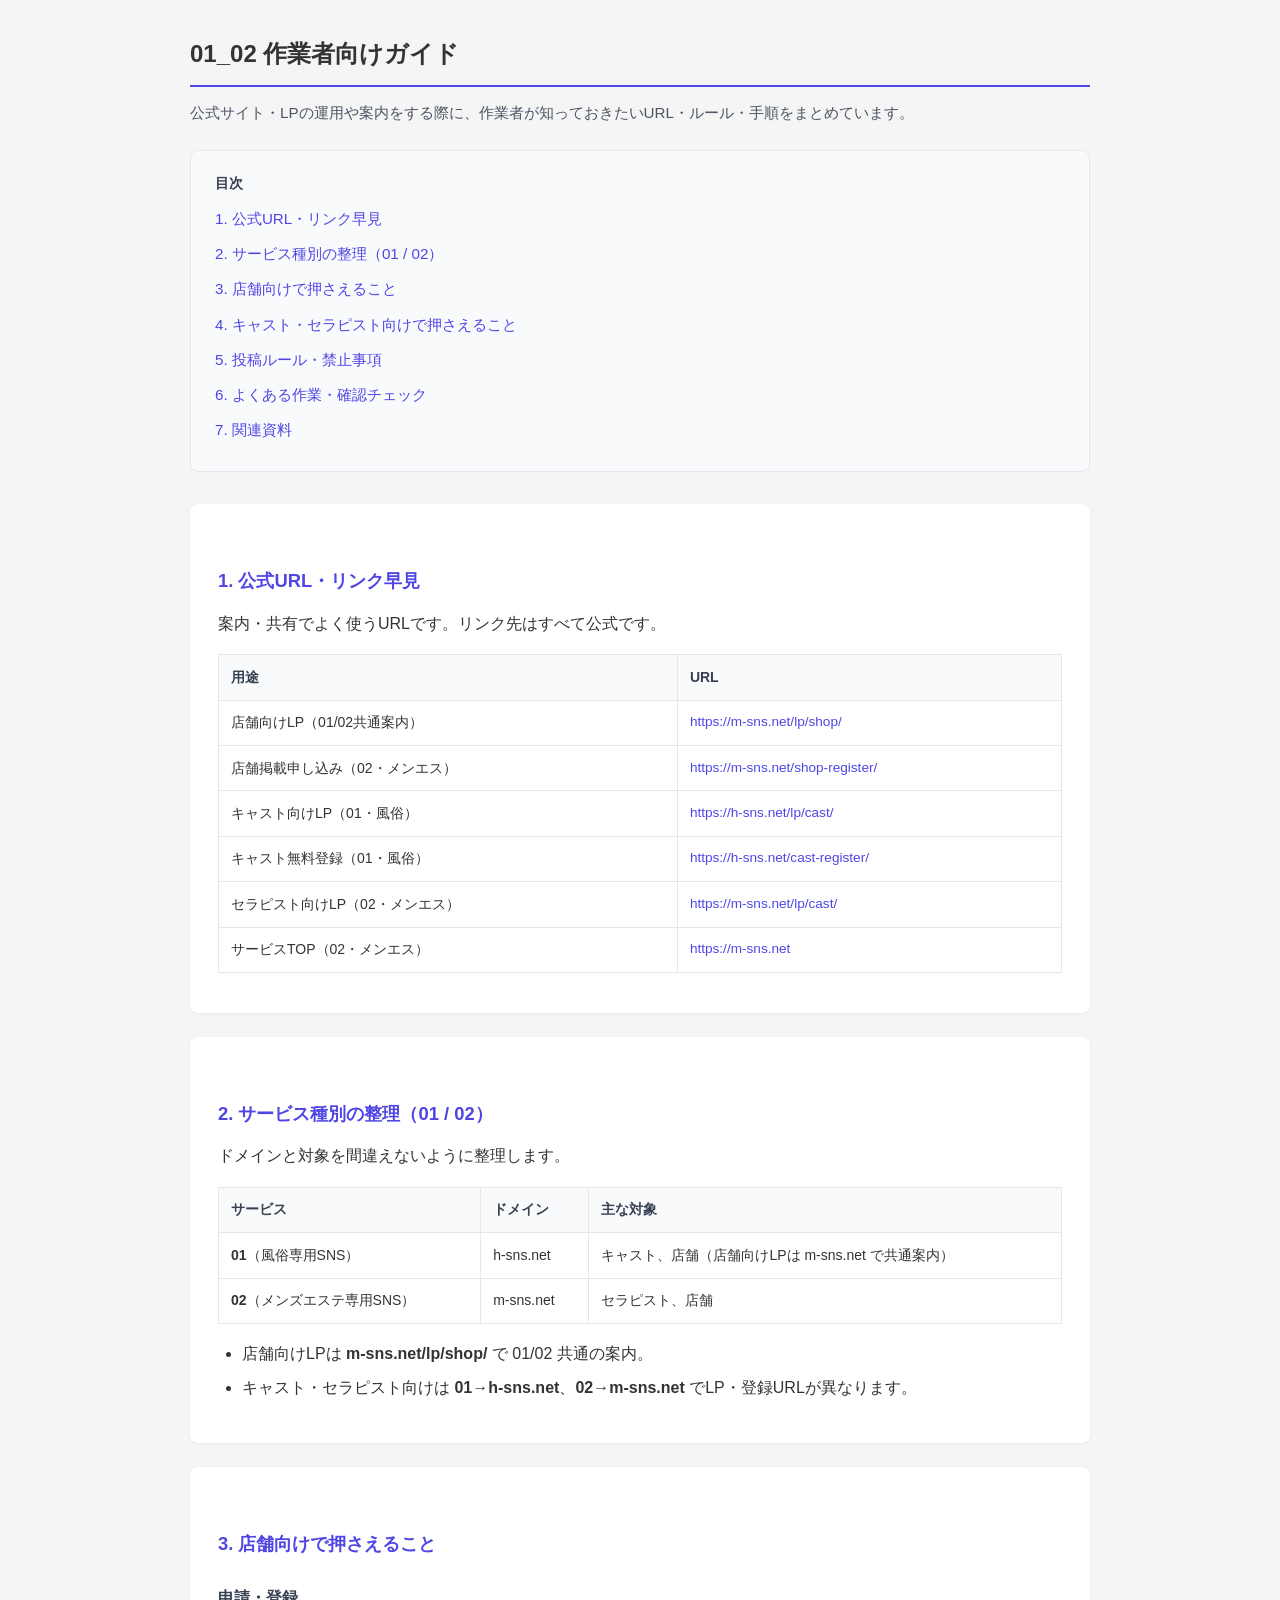
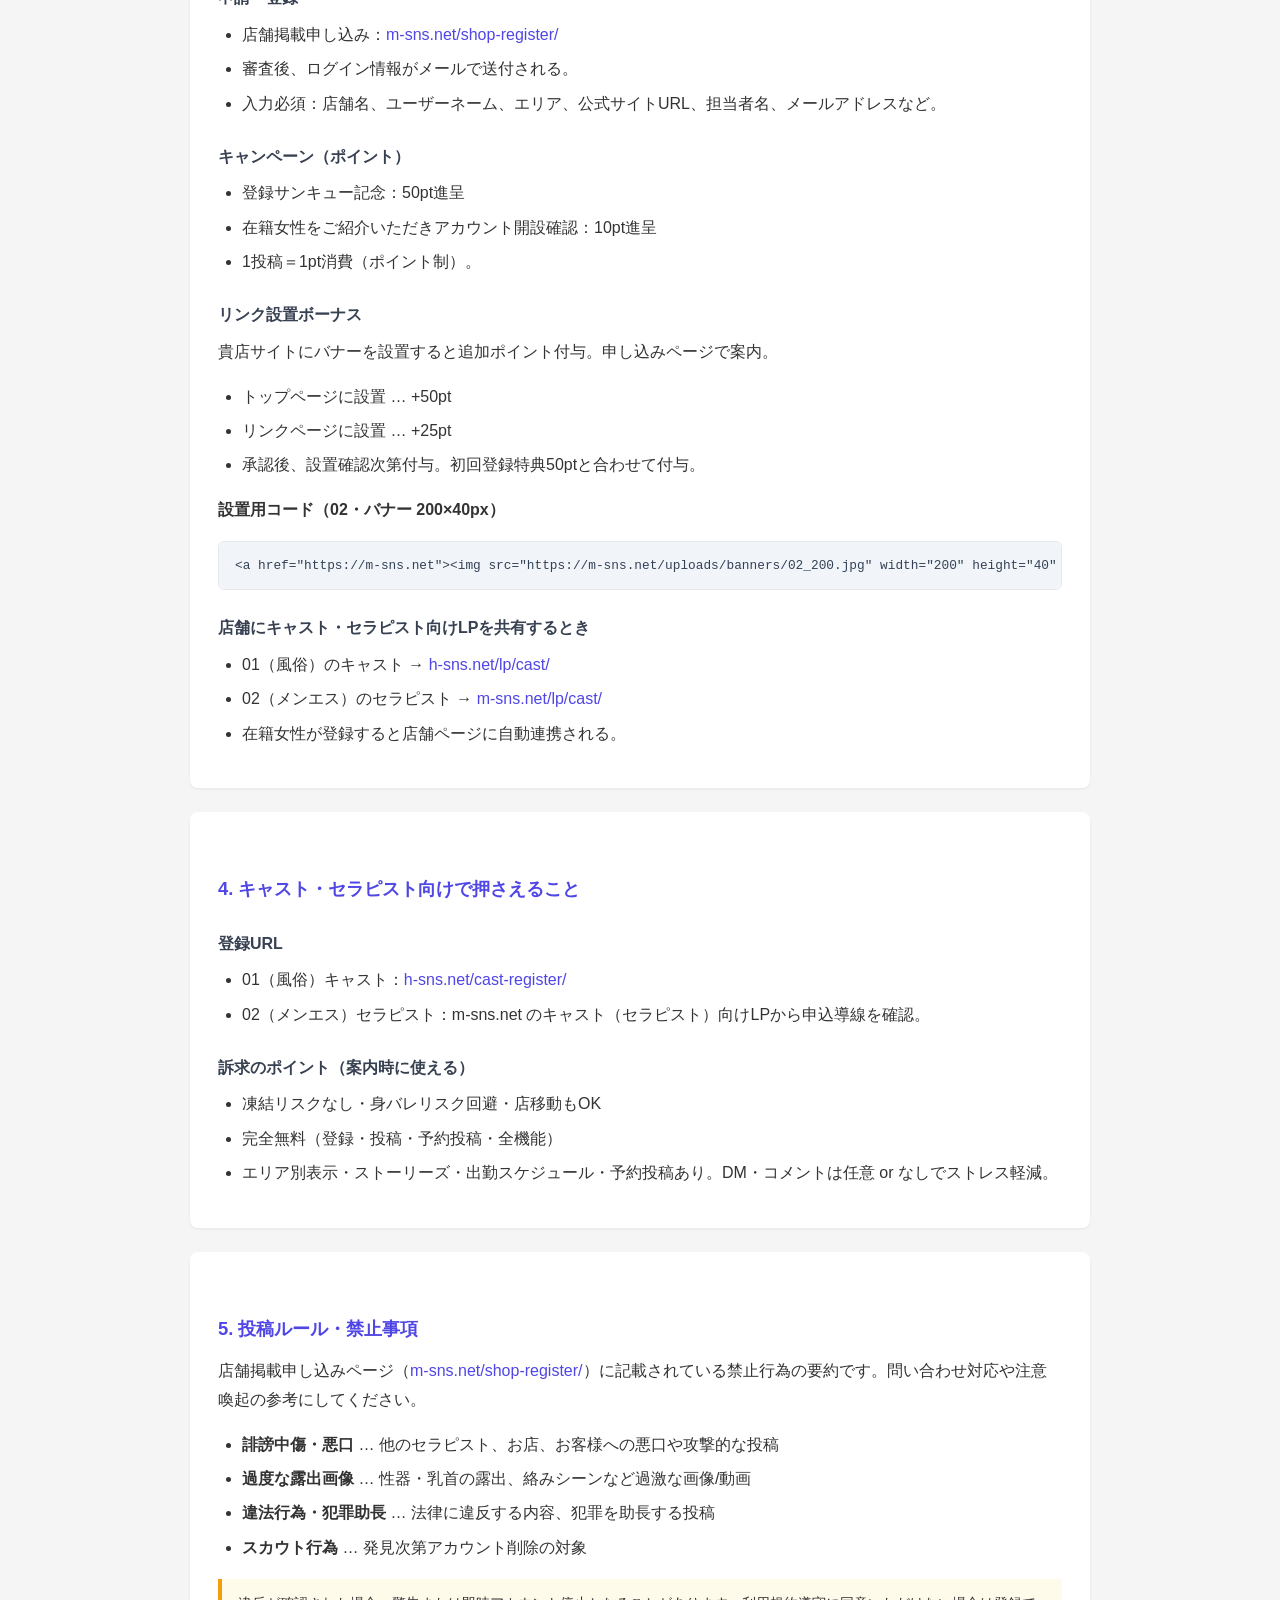
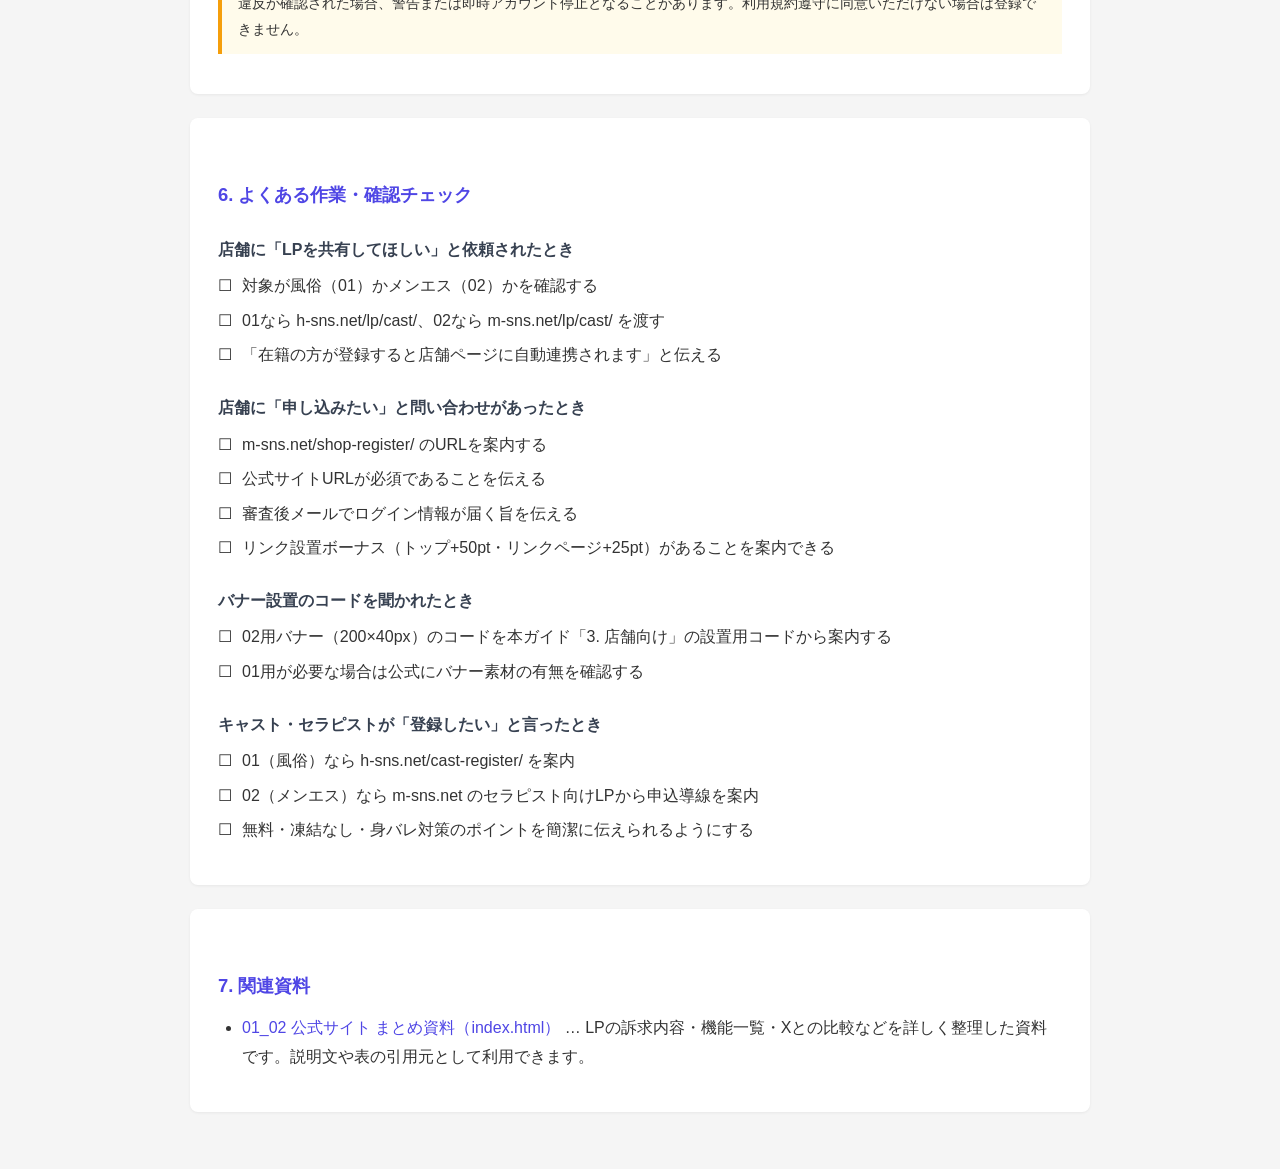
==== guide.html @ d1a0156d "guide.htmlの追加" ====
<!DOCTYPE html>
<html lang="ja">
<head>
  <meta charset="UTF-8">
  <meta name="viewport" content="width=device-width, initial-scale=1.0">
  <title>01_02 作業者向けガイド</title>
  <style>
    :root { --bg: #f5f5f5; --card: #fff; --text: #333; --accent: #4f46e5; --border: #e5e7eb; --width: 900px; }
    * { box-sizing: border-box; }
    body { font-family: "Hiragino Sans", "Hiragino Kaku Gothic ProN", "Yu Gothic", Meiryo, sans-serif; background: var(--bg); color: var(--text); line-height: 1.8; margin: 0; padding: 2rem 1rem; }
    .doc { max-width: var(--width); margin: 0 auto; }
    h1 { font-size: 1.5rem; font-weight: 700; border-bottom: 2px solid var(--accent); padding-bottom: 0.6rem; margin-top: 0; margin-bottom: 0.75rem; }
    h2 { font-size: 1.15rem; font-weight: 600; margin-top: 2.25rem; margin-bottom: 0.75rem; color: var(--accent); }
    h3 { font-size: 1rem; font-weight: 600; margin-top: 1.5rem; margin-bottom: 0.5rem; color: #374151; }
    section { background: var(--card); border-radius: 8px; padding: 1.5rem 1.75rem; margin-bottom: 1.5rem; box-shadow: 0 1px 3px rgba(0,0,0,.06); }
    p { margin: 0.5rem 0 1rem; }
    table { width: 100%; border-collapse: collapse; font-size: 0.875rem; }
    th, td { border: 1px solid var(--border); padding: 0.6rem 0.75rem; text-align: left; vertical-align: top; }
    th { background: #f8fafc; font-weight: 600; color: #374151; }
    .table-wrap { overflow-x: auto; margin: 0.75rem 0 1rem; -webkit-overflow-scrolling: touch; }
    ul, ol { margin: 0.5rem 0 1rem; padding-left: 1.5rem; }
    li { margin: 0.35rem 0; }
    .url { font-size: 0.85rem; word-break: break-all; }
    .toc { background: #f8fafc; padding: 1.25rem 1.5rem; border-radius: 8px; margin-bottom: 2rem; border: 1px solid var(--border); }
    .toc strong { display: block; margin-bottom: 0.5rem; font-size: 0.9rem; color: #374151; }
    .toc a { color: var(--accent); text-decoration: none; font-size: 0.95rem; }
    .toc a:hover { text-decoration: underline; }
    .toc ul { list-style: none; padding-left: 0; margin: 0; }
    .toc li { margin: 0.4rem 0; }
    .lead { font-size: 0.95rem; color: #4b5563; margin-bottom: 1.5rem; }
    .doc a { color: var(--accent); text-decoration: none; }
    .doc a:hover { text-decoration: underline; }
    .doc h2 a { color: var(--accent); }
    .code-block { background: #f1f5f9; border: 1px solid var(--border); border-radius: 6px; padding: 0.75rem 1rem; font-size: 0.8rem; overflow-x: auto; margin: 0.5rem 0 1rem; }
    .code-block code { font-family: Consolas, "Courier New", monospace; color: #334155; }
    .check-list { list-style: none; padding-left: 0; }
    .check-list li { padding-left: 1.5rem; position: relative; }
    .check-list li::before { content: "☐ "; position: absolute; left: 0; }
    .note { background: #fffbeb; border-left: 4px solid #f59e0b; padding: 0.75rem 1rem; margin: 1rem 0; font-size: 0.9rem; }
  </style>
</head>
<body>

  <main class="doc">
  <h1>01_02 作業者向けガイド</h1>
  <p class="lead">公式サイト・LPの運用や案内をする際に、作業者が知っておきたいURL・ルール・手順をまとめています。</p>

  <nav class="toc">
    <strong>目次</strong>
    <ul>
      <li><a href="#urls">1. 公式URL・リンク早見</a></li>
      <li><a href="#services">2. サービス種別の整理（01 / 02）</a></li>
      <li><a href="#shop-info">3. 店舗向けで押さえること</a></li>
      <li><a href="#cast-info">4. キャスト・セラピスト向けで押さえること</a></li>
      <li><a href="#rules">5. 投稿ルール・禁止事項</a></li>
      <li><a href="#tasks">6. よくある作業・確認チェック</a></li>
      <li><a href="#related">7. 関連資料</a></li>
    </ul>
  </nav>

  <!-- ========== 1. 公式URL・リンク早見 ========== -->
  <section id="urls">
    <h2>1. 公式URL・リンク早見</h2>
    <p>案内・共有でよく使うURLです。リンク先はすべて公式です。</p>
    <div class="table-wrap"><table>
      <thead>
        <tr><th>用途</th><th>URL</th></tr>
      </thead>
      <tbody>
        <tr>
          <td>店舗向けLP（01/02共通案内）</td>
          <td class="url"><a href="https://m-sns.net/lp/shop/" target="_blank" rel="noopener">https://m-sns.net/lp/shop/</a></td>
        </tr>
        <tr>
          <td>店舗掲載申し込み（02・メンエス）</td>
          <td class="url"><a href="https://m-sns.net/shop-register/" target="_blank" rel="noopener">https://m-sns.net/shop-register/</a></td>
        </tr>
        <tr>
          <td>キャスト向けLP（01・風俗）</td>
          <td class="url"><a href="https://h-sns.net/lp/cast/" target="_blank" rel="noopener">https://h-sns.net/lp/cast/</a></td>
        </tr>
        <tr>
          <td>キャスト無料登録（01・風俗）</td>
          <td class="url"><a href="https://h-sns.net/cast-register/" target="_blank" rel="noopener">https://h-sns.net/cast-register/</a></td>
        </tr>
        <tr>
          <td>セラピスト向けLP（02・メンエス）</td>
          <td class="url"><a href="https://m-sns.net/lp/cast/" target="_blank" rel="noopener">https://m-sns.net/lp/cast/</a></td>
        </tr>
        <tr>
          <td>サービスTOP（02・メンエス）</td>
          <td class="url"><a href="https://m-sns.net" target="_blank" rel="noopener">https://m-sns.net</a></td>
        </tr>
      </tbody>
    </table></div>
  </section>

  <!-- ========== 2. サービス種別の整理 ========== -->
  <section id="services">
    <h2>2. サービス種別の整理（01 / 02）</h2>
    <p>ドメインと対象を間違えないように整理します。</p>
    <div class="table-wrap"><table>
      <thead>
        <tr><th>サービス</th><th>ドメイン</th><th>主な対象</th></tr>
      </thead>
      <tbody>
        <tr>
          <td><strong>01</strong>（風俗専用SNS）</td>
          <td>h-sns.net</td>
          <td>キャスト、店舗（店舗向けLPは m-sns.net で共通案内）</td>
        </tr>
        <tr>
          <td><strong>02</strong>（メンズエステ専用SNS）</td>
          <td>m-sns.net</td>
          <td>セラピスト、店舗</td>
        </tr>
      </tbody>
    </table></div>
    <ul>
      <li>店舗向けLPは <strong>m-sns.net/lp/shop/</strong> で 01/02 共通の案内。</li>
      <li>キャスト・セラピスト向けは <strong>01→h-sns.net</strong>、<strong>02→m-sns.net</strong> でLP・登録URLが異なります。</li>
    </ul>
  </section>

  <!-- ========== 3. 店舗向けで押さえること ========== -->
  <section id="shop-info">
    <h2>3. 店舗向けで押さえること</h2>

    <h3>申請・登録</h3>
    <ul>
      <li>店舗掲載申し込み：<a href="https://m-sns.net/shop-register/" target="_blank" rel="noopener">m-sns.net/shop-register/</a></li>
      <li>審査後、ログイン情報がメールで送付される。</li>
      <li>入力必須：店舗名、ユーザーネーム、エリア、公式サイトURL、担当者名、メールアドレスなど。</li>
    </ul>

    <h3>キャンペーン（ポイント）</h3>
    <ul>
      <li>登録サンキュー記念：50pt進呈</li>
      <li>在籍女性をご紹介いただきアカウント開設確認：10pt進呈</li>
      <li>1投稿＝1pt消費（ポイント制）。</li>
    </ul>

    <h3>リンク設置ボーナス</h3>
    <p>貴店サイトにバナーを設置すると追加ポイント付与。申し込みページで案内。</p>
    <ul>
      <li>トップページに設置 … +50pt</li>
      <li>リンクページに設置 … +25pt</li>
      <li>承認後、設置確認次第付与。初回登録特典50ptと合わせて付与。</li>
    </ul>
    <p><strong>設置用コード（02・バナー 200×40px）</strong></p>
    <pre class="code-block"><code>&lt;a href="https://m-sns.net"&gt;&lt;img src="https://m-sns.net/uploads/banners/02_200.jpg" width="200" height="40" alt="メンズエステ専門SNS"&gt;&lt;/a&gt;</code></pre>

    <h3>店舗にキャスト・セラピスト向けLPを共有するとき</h3>
    <ul>
      <li>01（風俗）のキャスト → <a href="https://h-sns.net/lp/cast/" target="_blank" rel="noopener">h-sns.net/lp/cast/</a></li>
      <li>02（メンエス）のセラピスト → <a href="https://m-sns.net/lp/cast/" target="_blank" rel="noopener">m-sns.net/lp/cast/</a></li>
      <li>在籍女性が登録すると店舗ページに自動連携される。</li>
    </ul>
  </section>

  <!-- ========== 4. キャスト・セラピスト向けで押さえること ========== -->
  <section id="cast-info">
    <h2>4. キャスト・セラピスト向けで押さえること</h2>

    <h3>登録URL</h3>
    <ul>
      <li>01（風俗）キャスト：<a href="https://h-sns.net/cast-register/" target="_blank" rel="noopener">h-sns.net/cast-register/</a></li>
      <li>02（メンエス）セラピスト：m-sns.net のキャスト（セラピスト）向けLPから申込導線を確認。</li>
    </ul>

    <h3>訴求のポイント（案内時に使える）</h3>
    <ul>
      <li>凍結リスクなし・身バレリスク回避・店移動もOK</li>
      <li>完全無料（登録・投稿・予約投稿・全機能）</li>
      <li>エリア別表示・ストーリーズ・出勤スケジュール・予約投稿あり。DM・コメントは任意 or なしでストレス軽減。</li>
    </ul>
  </section>

  <!-- ========== 5. 投稿ルール・禁止事項 ========== -->
  <section id="rules">
    <h2>5. 投稿ルール・禁止事項</h2>
    <p>店舗掲載申し込みページ（<a href="https://m-sns.net/shop-register/" target="_blank" rel="noopener">m-sns.net/shop-register/</a>）に記載されている禁止行為の要約です。問い合わせ対応や注意喚起の参考にしてください。</p>
    <ul>
      <li><strong>誹謗中傷・悪口</strong> … 他のセラピスト、お店、お客様への悪口や攻撃的な投稿</li>
      <li><strong>過度な露出画像</strong> … 性器・乳首の露出、絡みシーンなど過激な画像/動画</li>
      <li><strong>違法行為・犯罪助長</strong> … 法律に違反する内容、犯罪を助長する投稿</li>
      <li><strong>スカウト行為</strong> … 発見次第アカウント削除の対象</li>
    </ul>
    <p class="note">違反が確認された場合、警告または即時アカウント停止となることがあります。利用規約遵守に同意いただけない場合は登録できません。</p>
  </section>

  <!-- ========== 6. よくある作業・確認チェック ========== -->
  <section id="tasks">
    <h2>6. よくある作業・確認チェック</h2>

    <h3>店舗に「LPを共有してほしい」と依頼されたとき</h3>
    <ul class="check-list">
      <li>対象が風俗（01）かメンエス（02）かを確認する</li>
      <li>01なら h-sns.net/lp/cast/、02なら m-sns.net/lp/cast/ を渡す</li>
      <li>「在籍の方が登録すると店舗ページに自動連携されます」と伝える</li>
    </ul>

    <h3>店舗に「申し込みたい」と問い合わせがあったとき</h3>
    <ul class="check-list">
      <li>m-sns.net/shop-register/ のURLを案内する</li>
      <li>公式サイトURLが必須であることを伝える</li>
      <li>審査後メールでログイン情報が届く旨を伝える</li>
      <li>リンク設置ボーナス（トップ+50pt・リンクページ+25pt）があることを案内できる</li>
    </ul>

    <h3>バナー設置のコードを聞かれたとき</h3>
    <ul class="check-list">
      <li>02用バナー（200×40px）のコードを本ガイド「3. 店舗向け」の設置用コードから案内する</li>
      <li>01用が必要な場合は公式にバナー素材の有無を確認する</li>
    </ul>

    <h3>キャスト・セラピストが「登録したい」と言ったとき</h3>
    <ul class="check-list">
      <li>01（風俗）なら h-sns.net/cast-register/ を案内</li>
      <li>02（メンエス）なら m-sns.net のセラピスト向けLPから申込導線を案内</li>
      <li>無料・凍結なし・身バレ対策のポイントを簡潔に伝えられるようにする</li>
    </ul>
  </section>

  <!-- ========== 7. 関連資料 ========== -->
  <section id="related">
    <h2>7. 関連資料</h2>
    <ul>
      <li><a href="index.html">01_02 公式サイト まとめ資料（index.html）</a> … LPの訴求内容・機能一覧・Xとの比較などを詳しく整理した資料です。説明文や表の引用元として利用できます。</li>
    </ul>
  </section>

  </main>
</body>
</html>
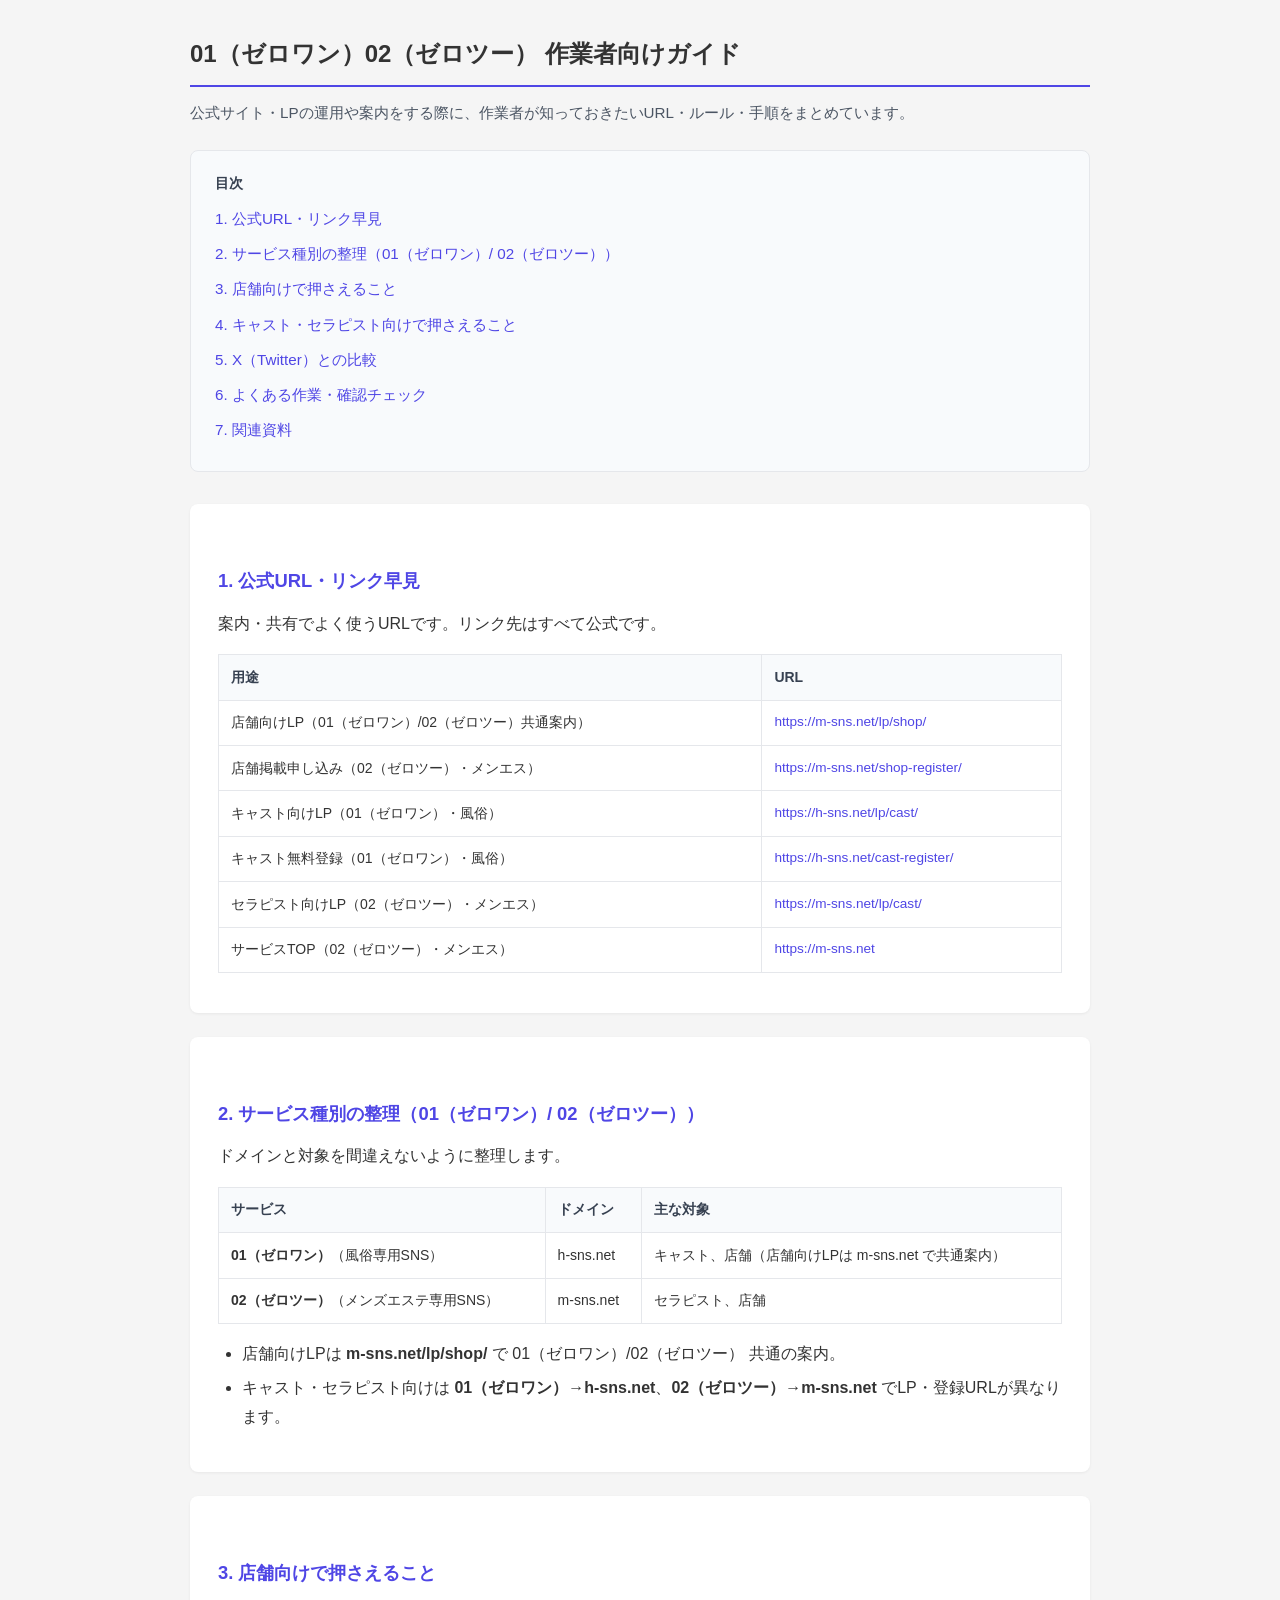
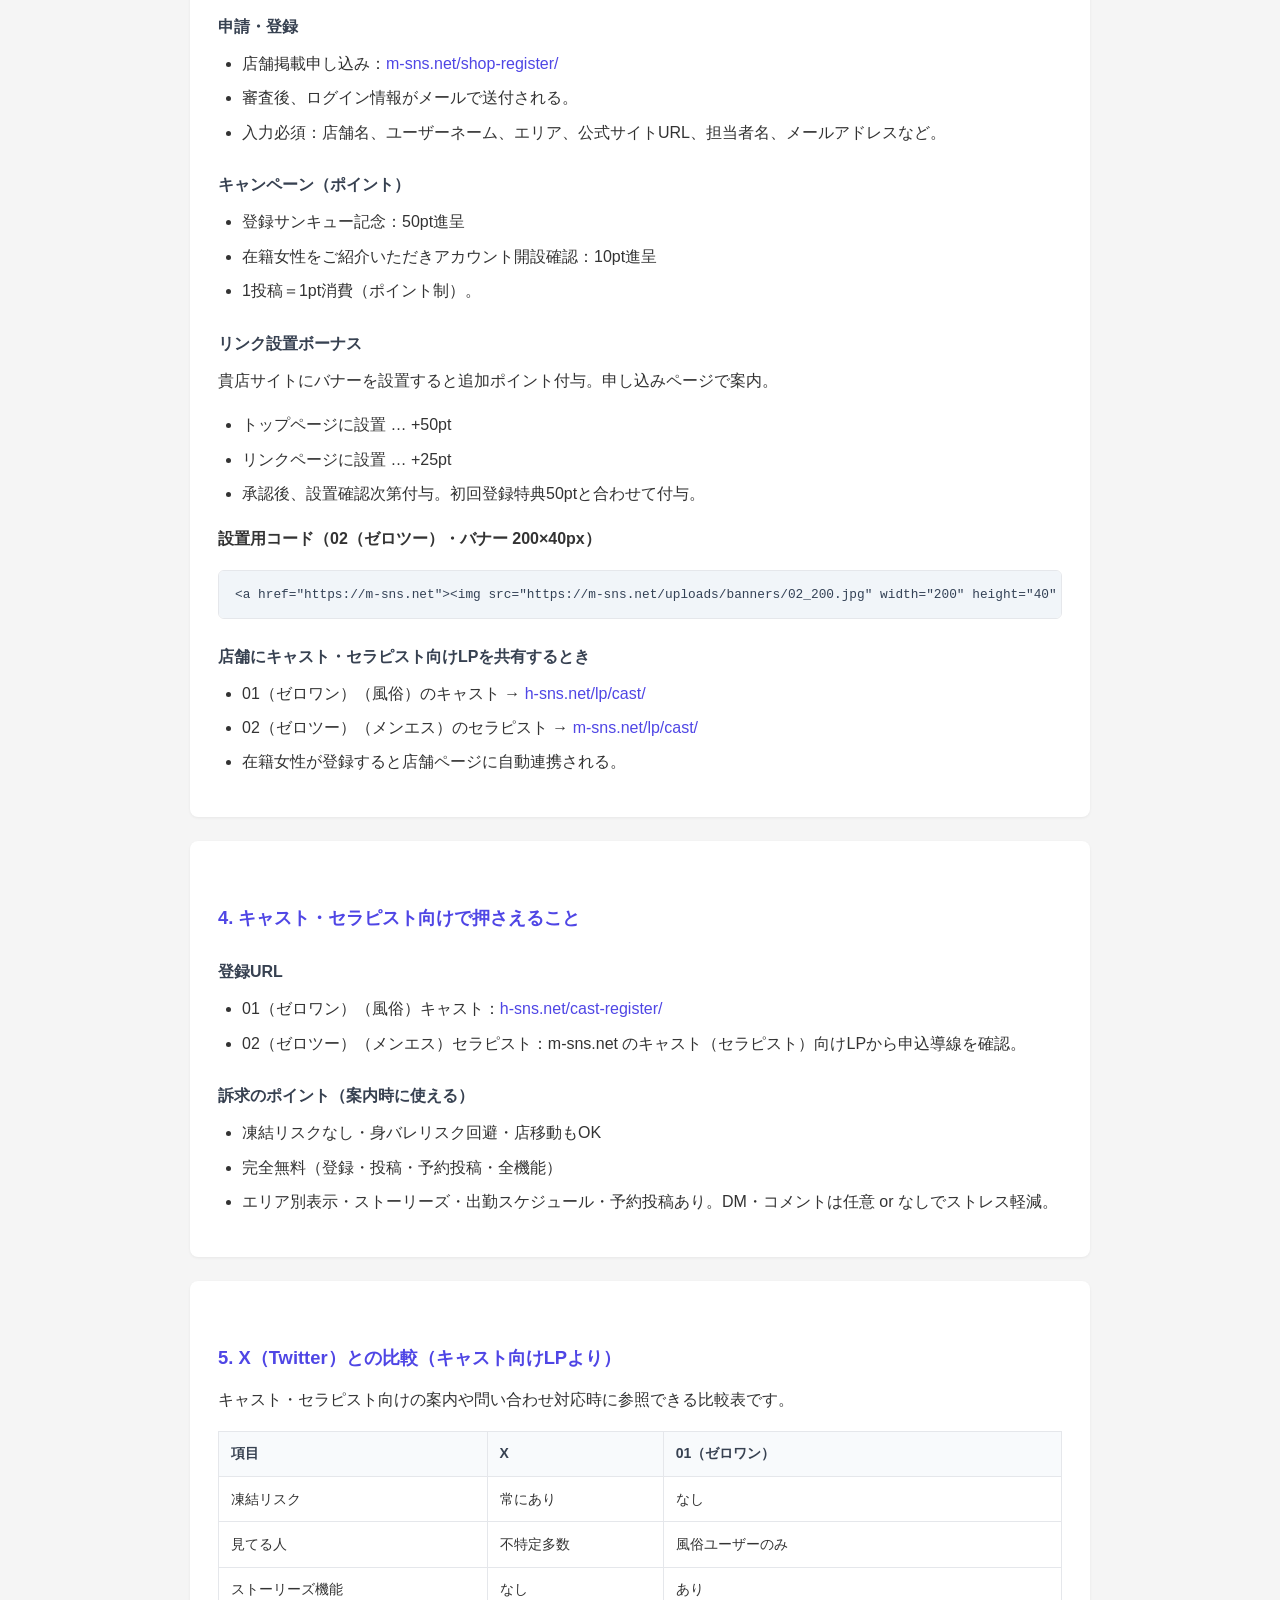
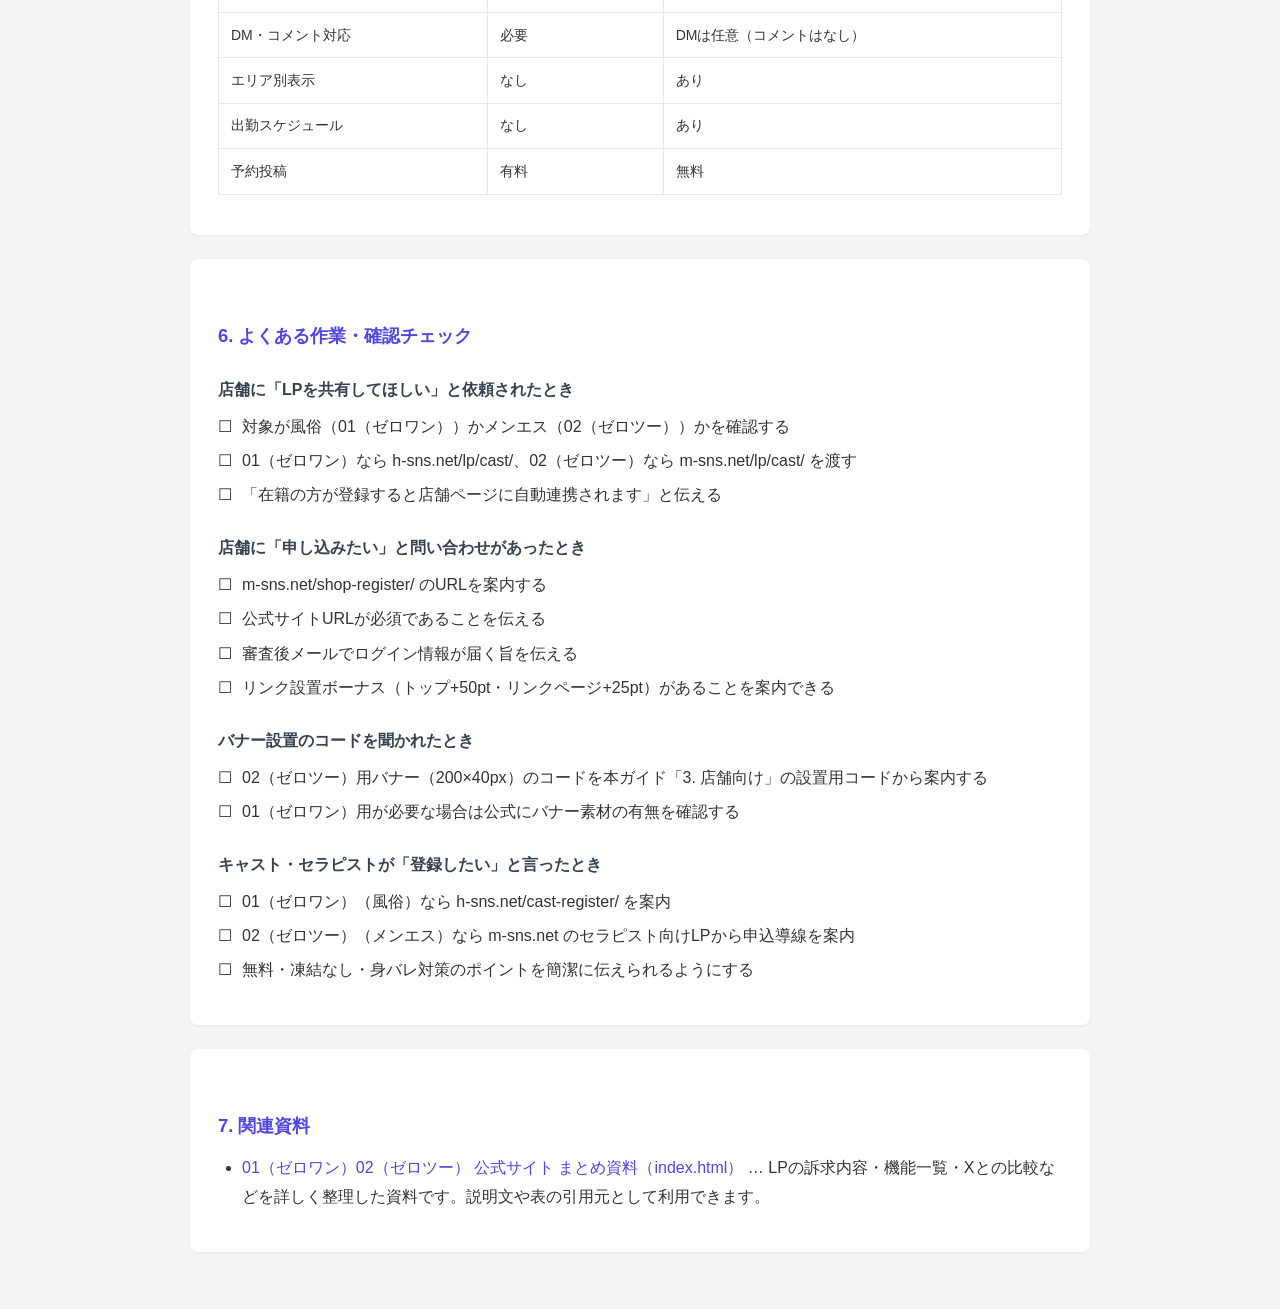
==== commit 1b876974: "guide.htmlとindex.htmlの編集" ====
--- a/guide.html
+++ b/guide.html
@@ -3,7 +3,7 @@
 <head>
   <meta charset="UTF-8">
   <meta name="viewport" content="width=device-width, initial-scale=1.0">
-  <title>01_02 作業者向けガイド</title>
+  <title>01（ゼロワン）02（ゼロツー） 作業者向けガイド</title>
   <style>
     :root { --bg: #f5f5f5; --card: #fff; --text: #333; --accent: #4f46e5; --border: #e5e7eb; --width: 900px; }
     * { box-sizing: border-box; }
@@ -42,17 +42,17 @@
 <body>
 
   <main class="doc">
-  <h1>01_02 作業者向けガイド</h1>
+  <h1>01（ゼロワン）02（ゼロツー） 作業者向けガイド</h1>
   <p class="lead">公式サイト・LPの運用や案内をする際に、作業者が知っておきたいURL・ルール・手順をまとめています。</p>
 
   <nav class="toc">
     <strong>目次</strong>
     <ul>
       <li><a href="#urls">1. 公式URL・リンク早見</a></li>
-      <li><a href="#services">2. サービス種別の整理（01 / 02）</a></li>
+      <li><a href="#services">2. サービス種別の整理（01（ゼロワン）/ 02（ゼロツー））</a></li>
       <li><a href="#shop-info">3. 店舗向けで押さえること</a></li>
       <li><a href="#cast-info">4. キャスト・セラピスト向けで押さえること</a></li>
-      <li><a href="#rules">5. 投稿ルール・禁止事項</a></li>
+      <li><a href="#comparison">5. X（Twitter）との比較</a></li>
       <li><a href="#tasks">6. よくある作業・確認チェック</a></li>
       <li><a href="#related">7. 関連資料</a></li>
     </ul>
@@ -68,27 +68,27 @@
       </thead>
       <tbody>
         <tr>
-          <td>店舗向けLP（01/02共通案内）</td>
+          <td>店舗向けLP（01（ゼロワン）/02（ゼロツー）共通案内）</td>
           <td class="url"><a href="https://m-sns.net/lp/shop/" target="_blank" rel="noopener">https://m-sns.net/lp/shop/</a></td>
         </tr>
         <tr>
-          <td>店舗掲載申し込み（02・メンエス）</td>
+          <td>店舗掲載申し込み（02（ゼロツー）・メンエス）</td>
           <td class="url"><a href="https://m-sns.net/shop-register/" target="_blank" rel="noopener">https://m-sns.net/shop-register/</a></td>
         </tr>
         <tr>
-          <td>キャスト向けLP（01・風俗）</td>
+          <td>キャスト向けLP（01（ゼロワン）・風俗）</td>
           <td class="url"><a href="https://h-sns.net/lp/cast/" target="_blank" rel="noopener">https://h-sns.net/lp/cast/</a></td>
         </tr>
         <tr>
-          <td>キャスト無料登録（01・風俗）</td>
+          <td>キャスト無料登録（01（ゼロワン）・風俗）</td>
           <td class="url"><a href="https://h-sns.net/cast-register/" target="_blank" rel="noopener">https://h-sns.net/cast-register/</a></td>
         </tr>
         <tr>
-          <td>セラピスト向けLP（02・メンエス）</td>
+          <td>セラピスト向けLP（02（ゼロツー）・メンエス）</td>
           <td class="url"><a href="https://m-sns.net/lp/cast/" target="_blank" rel="noopener">https://m-sns.net/lp/cast/</a></td>
         </tr>
         <tr>
-          <td>サービスTOP（02・メンエス）</td>
+          <td>サービスTOP（02（ゼロツー）・メンエス）</td>
           <td class="url"><a href="https://m-sns.net" target="_blank" rel="noopener">https://m-sns.net</a></td>
         </tr>
       </tbody>
@@ -97,7 +97,7 @@
 
   <!-- ========== 2. サービス種別の整理 ========== -->
   <section id="services">
-    <h2>2. サービス種別の整理（01 / 02）</h2>
+    <h2>2. サービス種別の整理（01（ゼロワン）/ 02（ゼロツー））</h2>
     <p>ドメインと対象を間違えないように整理します。</p>
     <div class="table-wrap"><table>
       <thead>
@@ -105,20 +105,20 @@
       </thead>
       <tbody>
         <tr>
-          <td><strong>01</strong>（風俗専用SNS）</td>
+          <td><strong>01（ゼロワン）</strong>（風俗専用SNS）</td>
           <td>h-sns.net</td>
           <td>キャスト、店舗（店舗向けLPは m-sns.net で共通案内）</td>
         </tr>
         <tr>
-          <td><strong>02</strong>（メンズエステ専用SNS）</td>
+          <td><strong>02（ゼロツー）</strong>（メンズエステ専用SNS）</td>
           <td>m-sns.net</td>
           <td>セラピスト、店舗</td>
         </tr>
       </tbody>
     </table></div>
     <ul>
-      <li>店舗向けLPは <strong>m-sns.net/lp/shop/</strong> で 01/02 共通の案内。</li>
-      <li>キャスト・セラピスト向けは <strong>01→h-sns.net</strong>、<strong>02→m-sns.net</strong> でLP・登録URLが異なります。</li>
+      <li>店舗向けLPは <strong>m-sns.net/lp/shop/</strong> で 01（ゼロワン）/02（ゼロツー） 共通の案内。</li>
+      <li>キャスト・セラピスト向けは <strong>01（ゼロワン）→h-sns.net</strong>、<strong>02（ゼロツー）→m-sns.net</strong> でLP・登録URLが異なります。</li>
     </ul>
   </section>
 
@@ -147,13 +147,13 @@
       <li>リンクページに設置 … +25pt</li>
       <li>承認後、設置確認次第付与。初回登録特典50ptと合わせて付与。</li>
     </ul>
-    <p><strong>設置用コード（02・バナー 200×40px）</strong></p>
+    <p><strong>設置用コード（02（ゼロツー）・バナー 200×40px）</strong></p>
     <pre class="code-block"><code>&lt;a href="https://m-sns.net"&gt;&lt;img src="https://m-sns.net/uploads/banners/02_200.jpg" width="200" height="40" alt="メンズエステ専門SNS"&gt;&lt;/a&gt;</code></pre>
 
     <h3>店舗にキャスト・セラピスト向けLPを共有するとき</h3>
     <ul>
-      <li>01（風俗）のキャスト → <a href="https://h-sns.net/lp/cast/" target="_blank" rel="noopener">h-sns.net/lp/cast/</a></li>
-      <li>02（メンエス）のセラピスト → <a href="https://m-sns.net/lp/cast/" target="_blank" rel="noopener">m-sns.net/lp/cast/</a></li>
+      <li>01（ゼロワン）（風俗）のキャスト → <a href="https://h-sns.net/lp/cast/" target="_blank" rel="noopener">h-sns.net/lp/cast/</a></li>
+      <li>02（ゼロツー）（メンエス）のセラピスト → <a href="https://m-sns.net/lp/cast/" target="_blank" rel="noopener">m-sns.net/lp/cast/</a></li>
       <li>在籍女性が登録すると店舗ページに自動連携される。</li>
     </ul>
   </section>
@@ -164,8 +164,8 @@
 
     <h3>登録URL</h3>
     <ul>
-      <li>01（風俗）キャスト：<a href="https://h-sns.net/cast-register/" target="_blank" rel="noopener">h-sns.net/cast-register/</a></li>
-      <li>02（メンエス）セラピスト：m-sns.net のキャスト（セラピスト）向けLPから申込導線を確認。</li>
+      <li>01（ゼロワン）（風俗）キャスト：<a href="https://h-sns.net/cast-register/" target="_blank" rel="noopener">h-sns.net/cast-register/</a></li>
+      <li>02（ゼロツー）（メンエス）セラピスト：m-sns.net のキャスト（セラピスト）向けLPから申込導線を確認。</li>
     </ul>
 
     <h3>訴求のポイント（案内時に使える）</h3>
@@ -176,17 +176,28 @@
     </ul>
   </section>
 
-  <!-- ========== 5. 投稿ルール・禁止事項 ========== -->
-  <section id="rules">
-    <h2>5. 投稿ルール・禁止事項</h2>
-    <p>店舗掲載申し込みページ（<a href="https://m-sns.net/shop-register/" target="_blank" rel="noopener">m-sns.net/shop-register/</a>）に記載されている禁止行為の要約です。問い合わせ対応や注意喚起の参考にしてください。</p>
-    <ul>
-      <li><strong>誹謗中傷・悪口</strong> … 他のセラピスト、お店、お客様への悪口や攻撃的な投稿</li>
-      <li><strong>過度な露出画像</strong> … 性器・乳首の露出、絡みシーンなど過激な画像/動画</li>
-      <li><strong>違法行為・犯罪助長</strong> … 法律に違反する内容、犯罪を助長する投稿</li>
-      <li><strong>スカウト行為</strong> … 発見次第アカウント削除の対象</li>
-    </ul>
-    <p class="note">違反が確認された場合、警告または即時アカウント停止となることがあります。利用規約遵守に同意いただけない場合は登録できません。</p>
+  <!-- ========== 5. X（Twitter）との比較 ========== -->
+  <section id="comparison">
+    <h2>5. X（Twitter）との比較（キャスト向けLPより）</h2>
+    <p>キャスト・セラピスト向けの案内や問い合わせ対応時に参照できる比較表です。</p>
+    <div class="table-wrap"><table>
+      <thead>
+        <tr>
+          <th>項目</th>
+          <th>X</th>
+          <th>01（ゼロワン）</th>
+        </tr>
+      </thead>
+      <tbody>
+        <tr><td>凍結リスク</td><td>常にあり</td><td>なし</td></tr>
+        <tr><td>見てる人</td><td>不特定多数</td><td>風俗ユーザーのみ</td></tr>
+        <tr><td>ストーリーズ機能</td><td>なし</td><td>あり</td></tr>
+        <tr><td>DM・コメント対応</td><td>必要</td><td>DMは任意（コメントはなし）</td></tr>
+        <tr><td>エリア別表示</td><td>なし</td><td>あり</td></tr>
+        <tr><td>出勤スケジュール</td><td>なし</td><td>あり</td></tr>
+        <tr><td>予約投稿</td><td>有料</td><td>無料</td></tr>
+      </tbody>
+    </table></div>
   </section>
 
   <!-- ========== 6. よくある作業・確認チェック ========== -->
@@ -195,8 +206,8 @@
 
     <h3>店舗に「LPを共有してほしい」と依頼されたとき</h3>
     <ul class="check-list">
-      <li>対象が風俗（01）かメンエス（02）かを確認する</li>
-      <li>01なら h-sns.net/lp/cast/、02なら m-sns.net/lp/cast/ を渡す</li>
+      <li>対象が風俗（01（ゼロワン））かメンエス（02（ゼロツー））かを確認する</li>
+      <li>01（ゼロワン）なら h-sns.net/lp/cast/、02（ゼロツー）なら m-sns.net/lp/cast/ を渡す</li>
       <li>「在籍の方が登録すると店舗ページに自動連携されます」と伝える</li>
     </ul>
 
@@ -210,14 +221,14 @@
 
     <h3>バナー設置のコードを聞かれたとき</h3>
     <ul class="check-list">
-      <li>02用バナー（200×40px）のコードを本ガイド「3. 店舗向け」の設置用コードから案内する</li>
-      <li>01用が必要な場合は公式にバナー素材の有無を確認する</li>
+      <li>02（ゼロツー）用バナー（200×40px）のコードを本ガイド「3. 店舗向け」の設置用コードから案内する</li>
+      <li>01（ゼロワン）用が必要な場合は公式にバナー素材の有無を確認する</li>
     </ul>
 
     <h3>キャスト・セラピストが「登録したい」と言ったとき</h3>
     <ul class="check-list">
-      <li>01（風俗）なら h-sns.net/cast-register/ を案内</li>
-      <li>02（メンエス）なら m-sns.net のセラピスト向けLPから申込導線を案内</li>
+      <li>01（ゼロワン）（風俗）なら h-sns.net/cast-register/ を案内</li>
+      <li>02（ゼロツー）（メンエス）なら m-sns.net のセラピスト向けLPから申込導線を案内</li>
       <li>無料・凍結なし・身バレ対策のポイントを簡潔に伝えられるようにする</li>
     </ul>
   </section>
@@ -226,7 +237,7 @@
   <section id="related">
     <h2>7. 関連資料</h2>
     <ul>
-      <li><a href="index.html">01_02 公式サイト まとめ資料（index.html）</a> … LPの訴求内容・機能一覧・Xとの比較などを詳しく整理した資料です。説明文や表の引用元として利用できます。</li>
+      <li><a href="index.html">01（ゼロワン）02（ゼロツー） 公式サイト まとめ資料（index.html）</a> … LPの訴求内容・機能一覧・Xとの比較などを詳しく整理した資料です。説明文や表の引用元として利用できます。</li>
     </ul>
   </section>
 
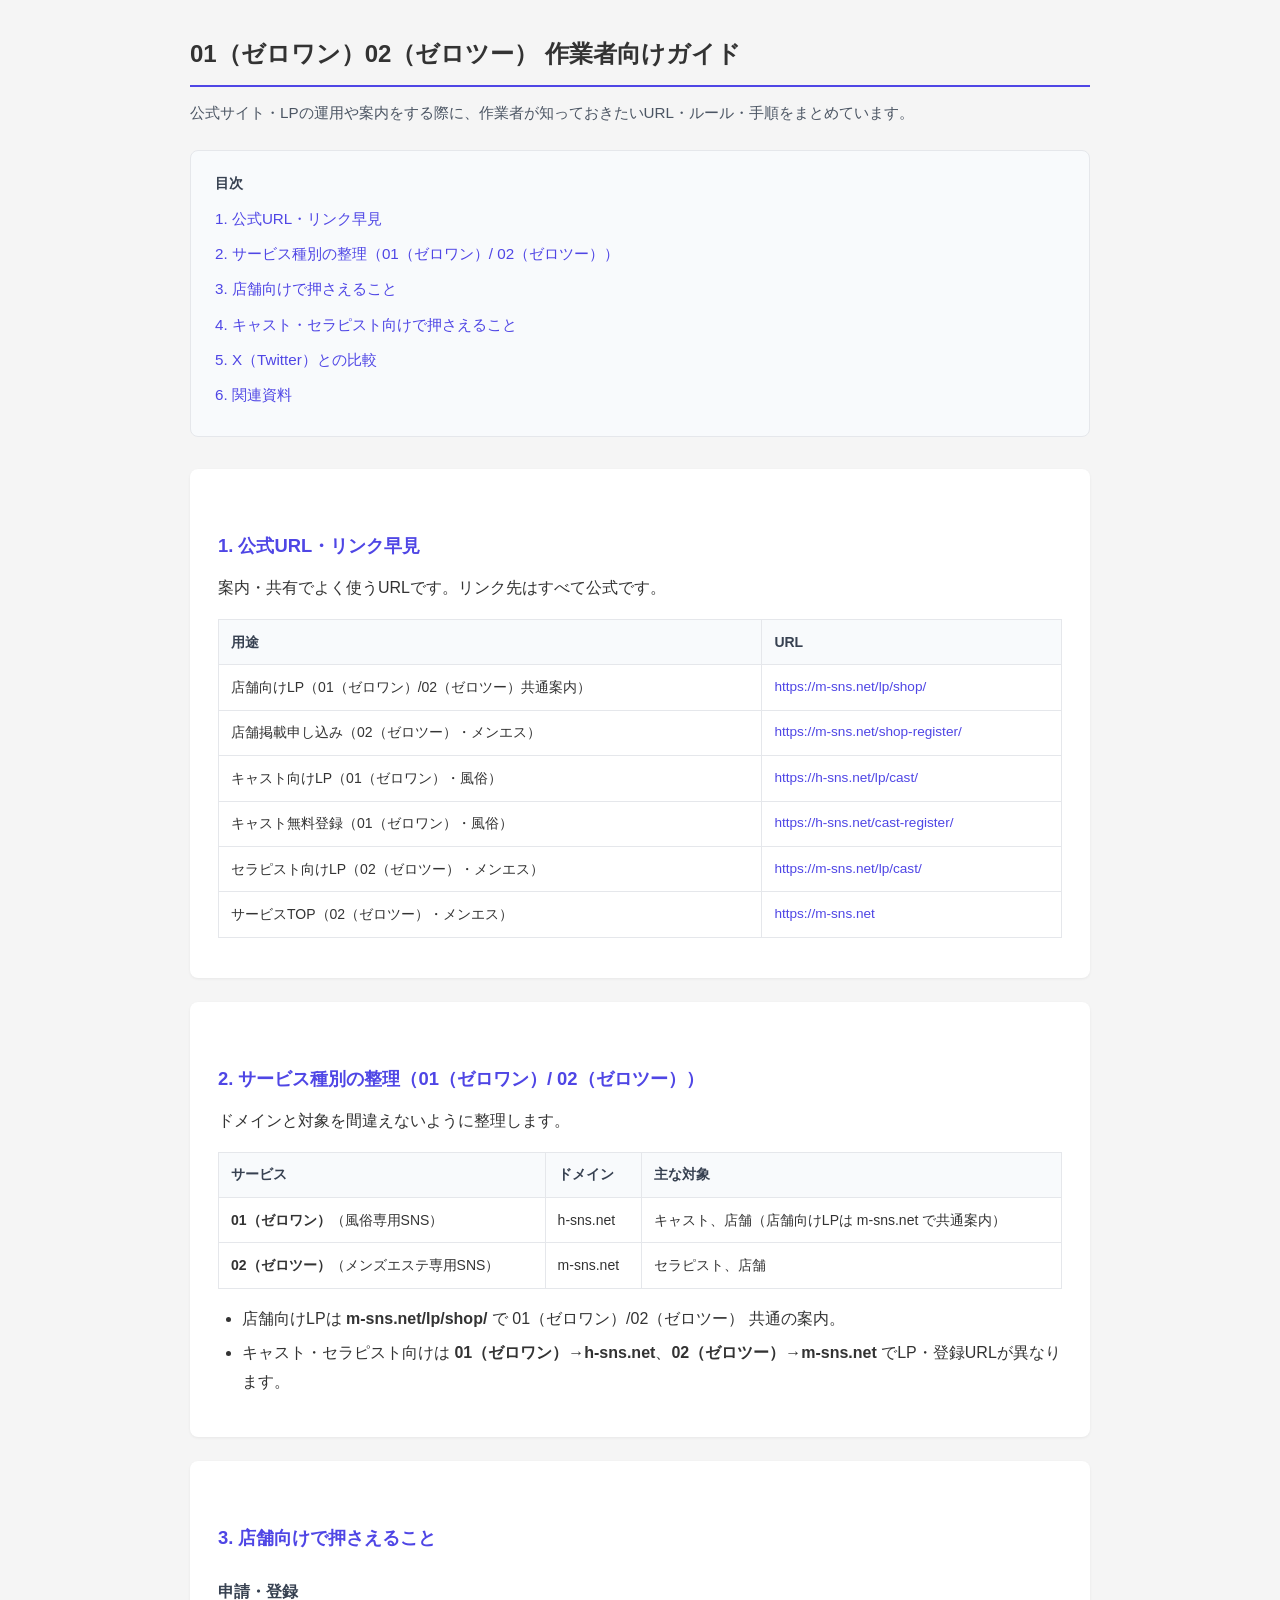
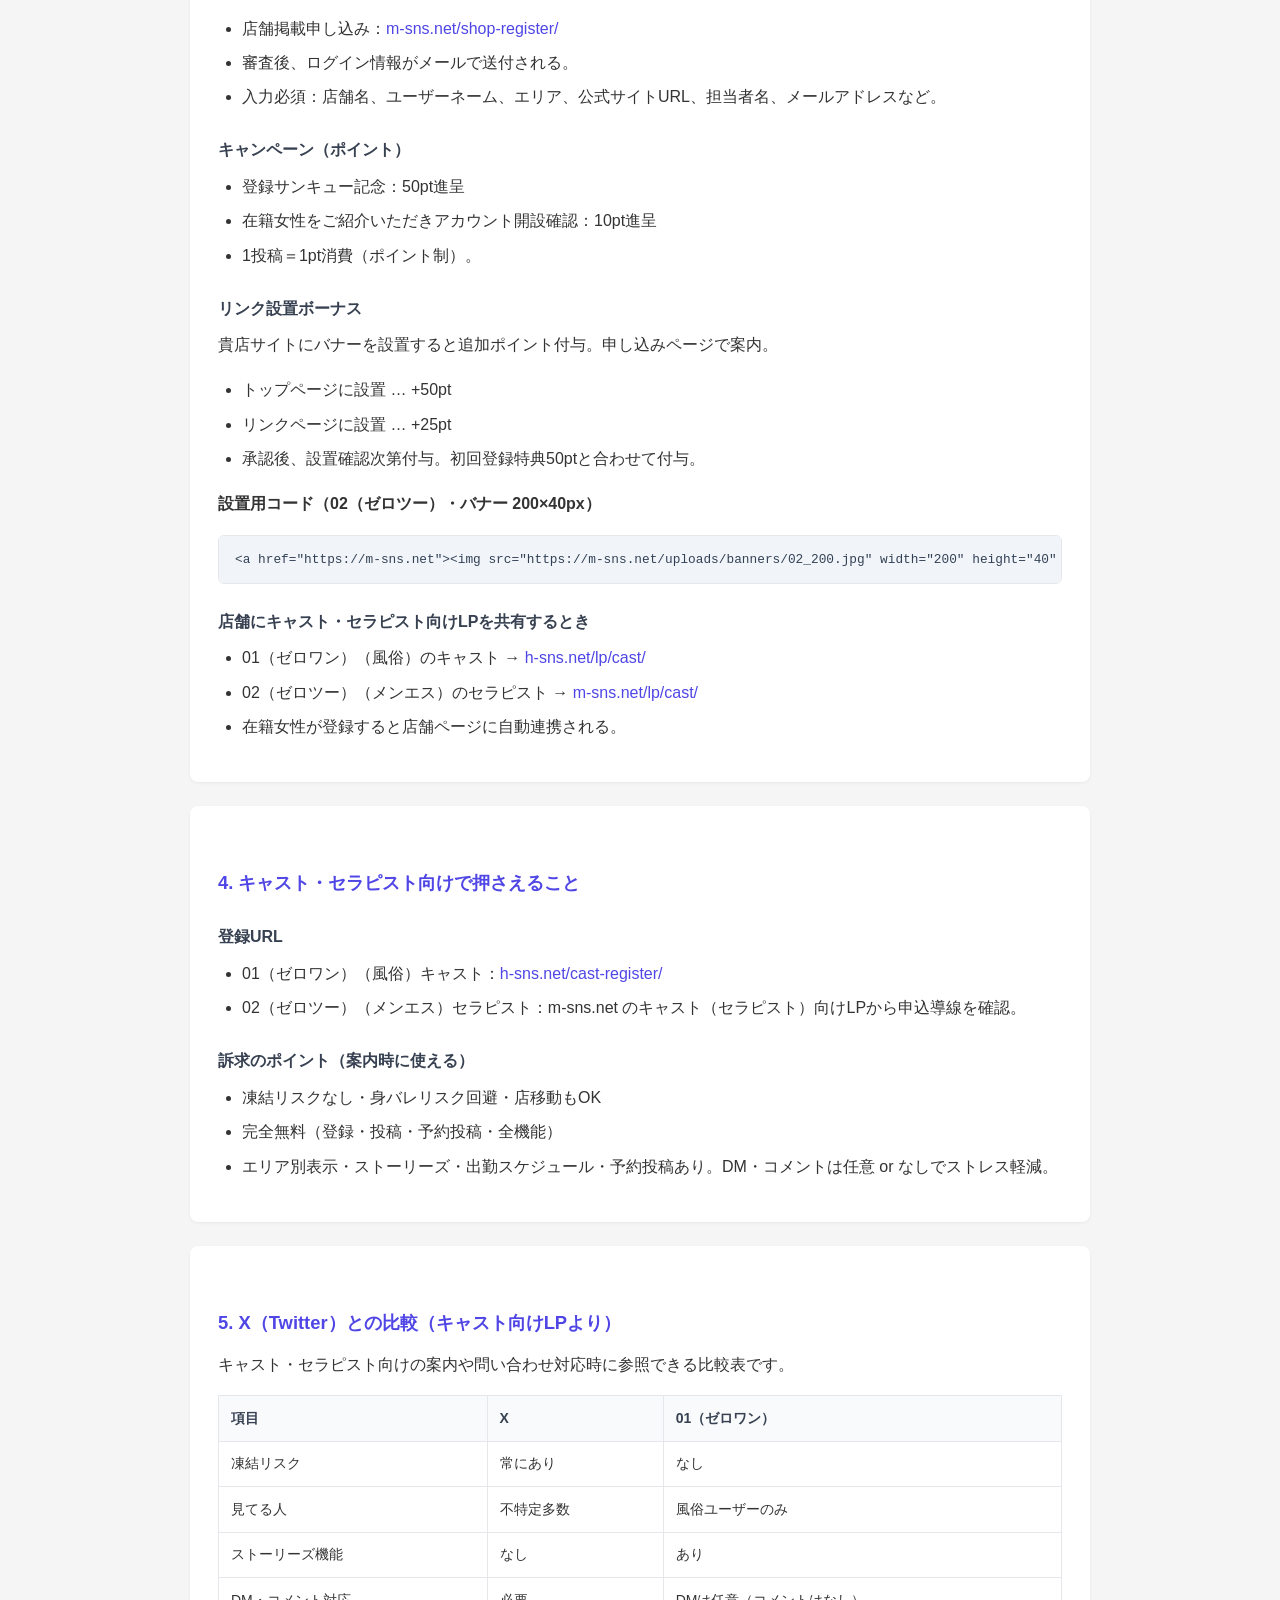
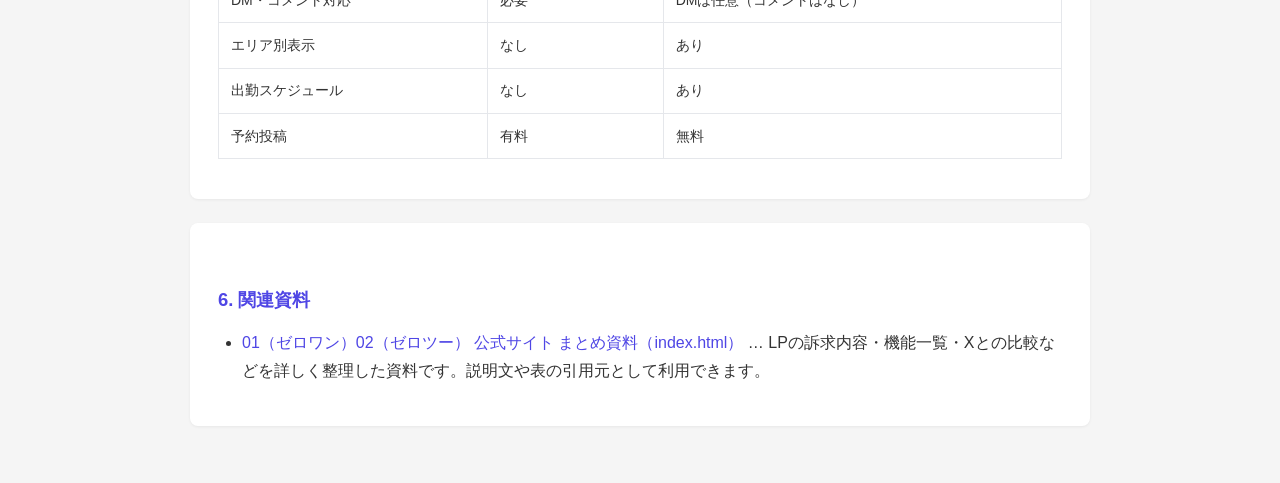
==== commit ee37af34: "6. よくある作業・確認チェックの削除" ====
--- a/guide.html
+++ b/guide.html
@@ -53,8 +53,7 @@
       <li><a href="#shop-info">3. 店舗向けで押さえること</a></li>
       <li><a href="#cast-info">4. キャスト・セラピスト向けで押さえること</a></li>
       <li><a href="#comparison">5. X（Twitter）との比較</a></li>
-      <li><a href="#tasks">6. よくある作業・確認チェック</a></li>
-      <li><a href="#related">7. 関連資料</a></li>
+      <li><a href="#related">6. 関連資料</a></li>
     </ul>
   </nav>
 
@@ -200,42 +199,9 @@
     </table></div>
   </section>
 
-  <!-- ========== 6. よくある作業・確認チェック ========== -->
-  <section id="tasks">
-    <h2>6. よくある作業・確認チェック</h2>
-
-    <h3>店舗に「LPを共有してほしい」と依頼されたとき</h3>
-    <ul class="check-list">
-      <li>対象が風俗（01（ゼロワン））かメンエス（02（ゼロツー））かを確認する</li>
-      <li>01（ゼロワン）なら h-sns.net/lp/cast/、02（ゼロツー）なら m-sns.net/lp/cast/ を渡す</li>
-      <li>「在籍の方が登録すると店舗ページに自動連携されます」と伝える</li>
-    </ul>
-
-    <h3>店舗に「申し込みたい」と問い合わせがあったとき</h3>
-    <ul class="check-list">
-      <li>m-sns.net/shop-register/ のURLを案内する</li>
-      <li>公式サイトURLが必須であることを伝える</li>
-      <li>審査後メールでログイン情報が届く旨を伝える</li>
-      <li>リンク設置ボーナス（トップ+50pt・リンクページ+25pt）があることを案内できる</li>
-    </ul>
-
-    <h3>バナー設置のコードを聞かれたとき</h3>
-    <ul class="check-list">
-      <li>02（ゼロツー）用バナー（200×40px）のコードを本ガイド「3. 店舗向け」の設置用コードから案内する</li>
-      <li>01（ゼロワン）用が必要な場合は公式にバナー素材の有無を確認する</li>
-    </ul>
-
-    <h3>キャスト・セラピストが「登録したい」と言ったとき</h3>
-    <ul class="check-list">
-      <li>01（ゼロワン）（風俗）なら h-sns.net/cast-register/ を案内</li>
-      <li>02（ゼロツー）（メンエス）なら m-sns.net のセラピスト向けLPから申込導線を案内</li>
-      <li>無料・凍結なし・身バレ対策のポイントを簡潔に伝えられるようにする</li>
-    </ul>
-  </section>
-
-  <!-- ========== 7. 関連資料 ========== -->
+  <!-- ========== 6. 関連資料 ========== -->
   <section id="related">
-    <h2>7. 関連資料</h2>
+    <h2>6. 関連資料</h2>
     <ul>
       <li><a href="index.html">01（ゼロワン）02（ゼロツー） 公式サイト まとめ資料（index.html）</a> … LPの訴求内容・機能一覧・Xとの比較などを詳しく整理した資料です。説明文や表の引用元として利用できます。</li>
     </ul>
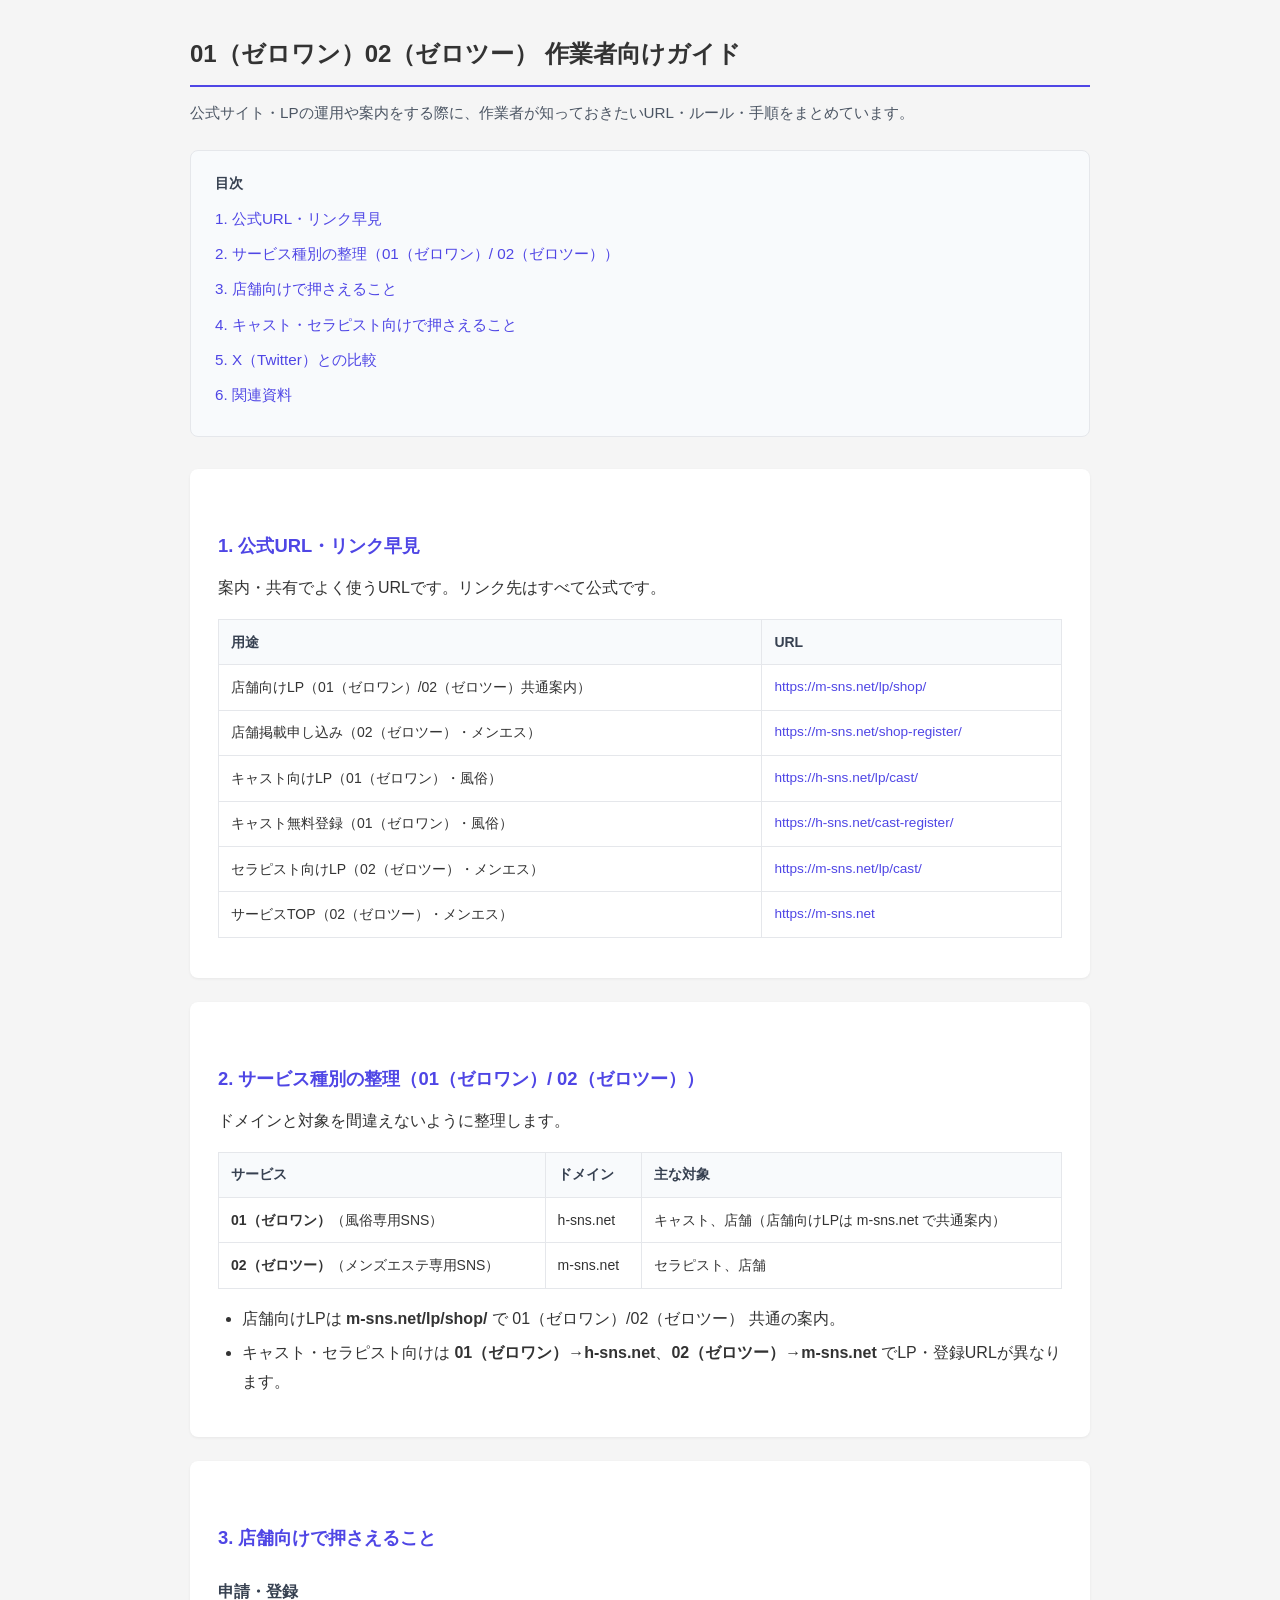
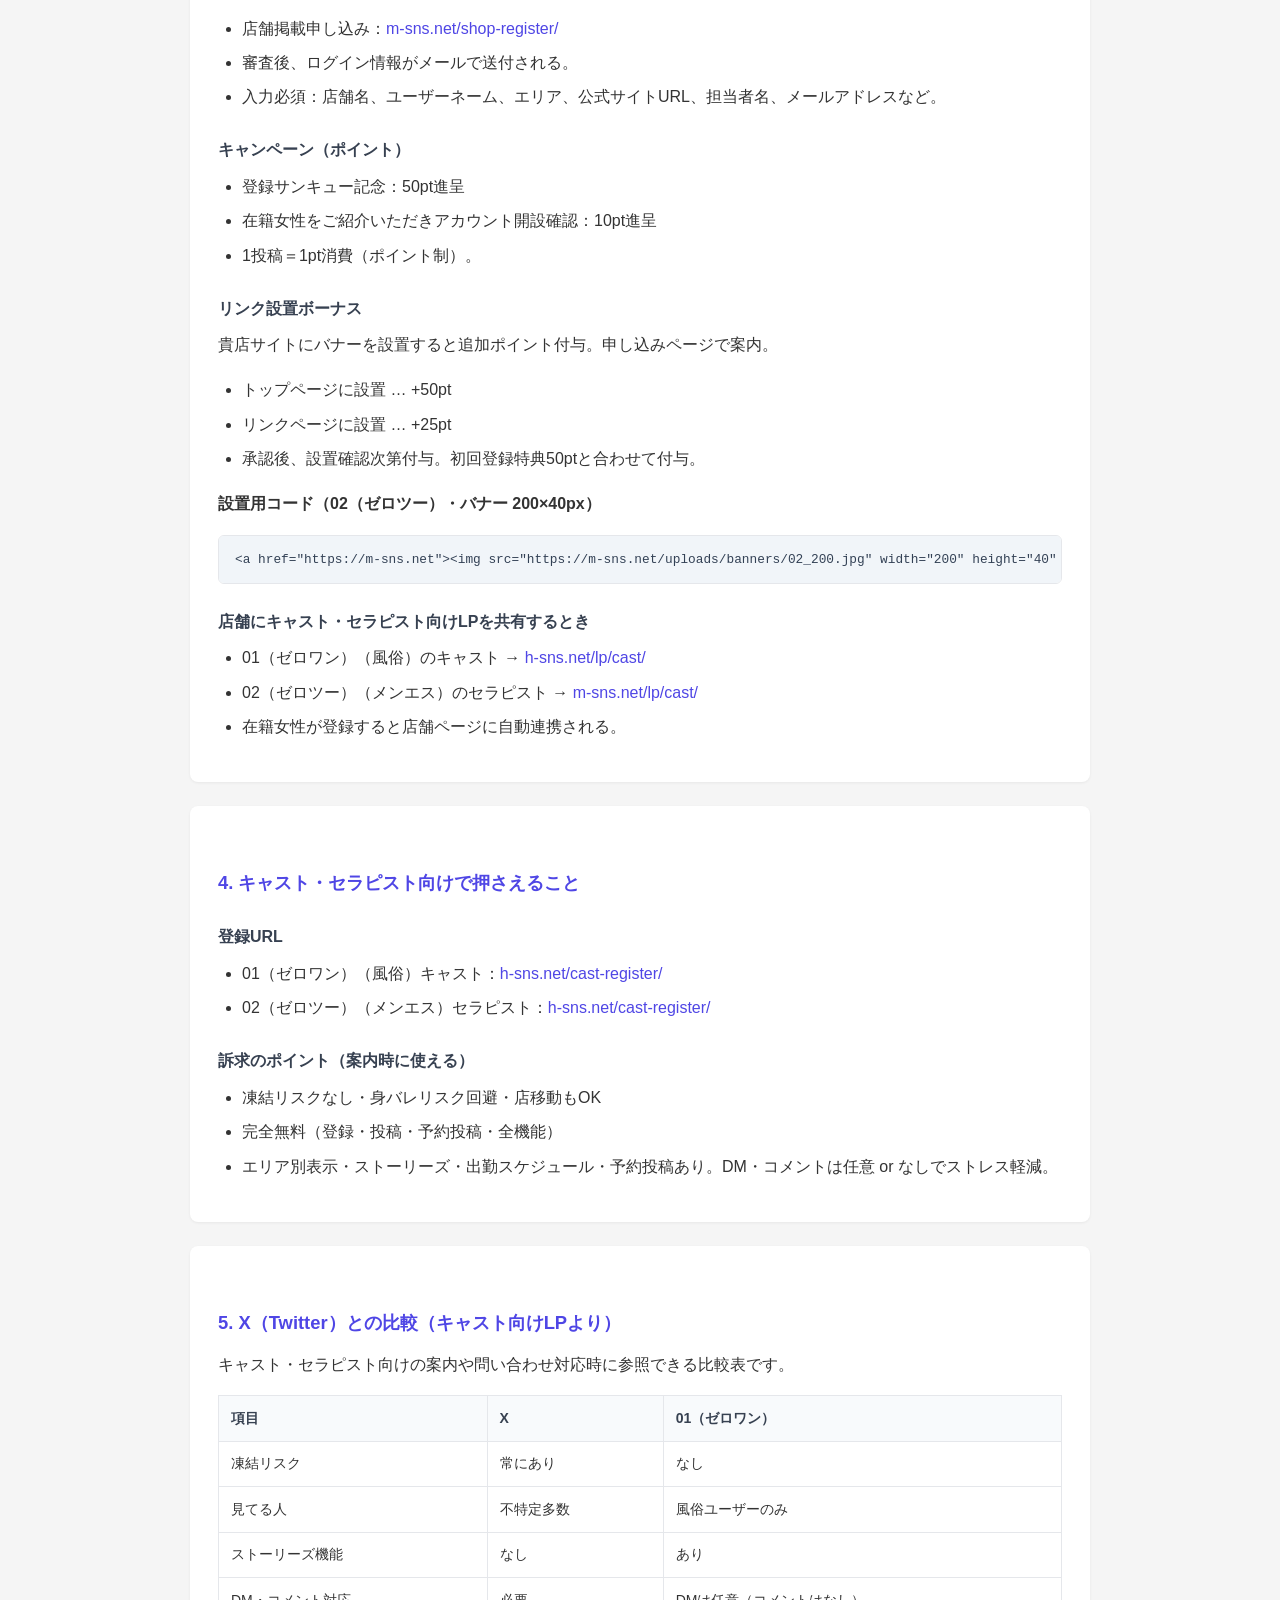
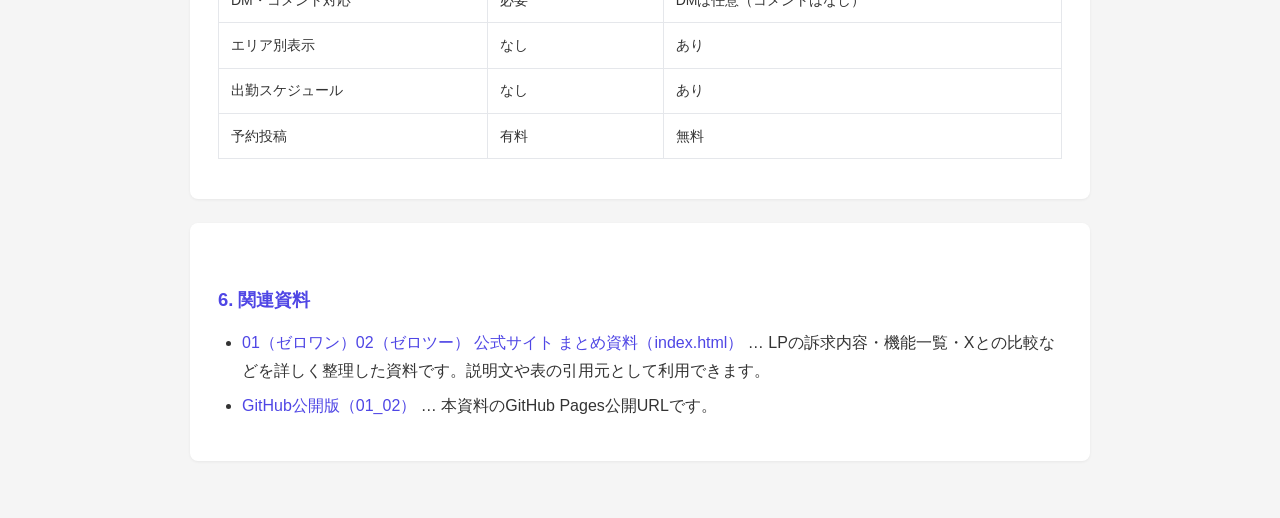
==== commit 2f4dca60: "修正内容（例：動線の追加など）" ====
--- a/guide.html
+++ b/guide.html
@@ -1,212 +1,213 @@
-<!DOCTYPE html>
-<html lang="ja">
-<head>
-  <meta charset="UTF-8">
-  <meta name="viewport" content="width=device-width, initial-scale=1.0">
-  <title>01（ゼロワン）02（ゼロツー） 作業者向けガイド</title>
-  <style>
-    :root { --bg: #f5f5f5; --card: #fff; --text: #333; --accent: #4f46e5; --border: #e5e7eb; --width: 900px; }
-    * { box-sizing: border-box; }
-    body { font-family: "Hiragino Sans", "Hiragino Kaku Gothic ProN", "Yu Gothic", Meiryo, sans-serif; background: var(--bg); color: var(--text); line-height: 1.8; margin: 0; padding: 2rem 1rem; }
-    .doc { max-width: var(--width); margin: 0 auto; }
-    h1 { font-size: 1.5rem; font-weight: 700; border-bottom: 2px solid var(--accent); padding-bottom: 0.6rem; margin-top: 0; margin-bottom: 0.75rem; }
-    h2 { font-size: 1.15rem; font-weight: 600; margin-top: 2.25rem; margin-bottom: 0.75rem; color: var(--accent); }
-    h3 { font-size: 1rem; font-weight: 600; margin-top: 1.5rem; margin-bottom: 0.5rem; color: #374151; }
-    section { background: var(--card); border-radius: 8px; padding: 1.5rem 1.75rem; margin-bottom: 1.5rem; box-shadow: 0 1px 3px rgba(0,0,0,.06); }
-    p { margin: 0.5rem 0 1rem; }
-    table { width: 100%; border-collapse: collapse; font-size: 0.875rem; }
-    th, td { border: 1px solid var(--border); padding: 0.6rem 0.75rem; text-align: left; vertical-align: top; }
-    th { background: #f8fafc; font-weight: 600; color: #374151; }
-    .table-wrap { overflow-x: auto; margin: 0.75rem 0 1rem; -webkit-overflow-scrolling: touch; }
-    ul, ol { margin: 0.5rem 0 1rem; padding-left: 1.5rem; }
-    li { margin: 0.35rem 0; }
-    .url { font-size: 0.85rem; word-break: break-all; }
-    .toc { background: #f8fafc; padding: 1.25rem 1.5rem; border-radius: 8px; margin-bottom: 2rem; border: 1px solid var(--border); }
-    .toc strong { display: block; margin-bottom: 0.5rem; font-size: 0.9rem; color: #374151; }
-    .toc a { color: var(--accent); text-decoration: none; font-size: 0.95rem; }
-    .toc a:hover { text-decoration: underline; }
-    .toc ul { list-style: none; padding-left: 0; margin: 0; }
-    .toc li { margin: 0.4rem 0; }
-    .lead { font-size: 0.95rem; color: #4b5563; margin-bottom: 1.5rem; }
-    .doc a { color: var(--accent); text-decoration: none; }
-    .doc a:hover { text-decoration: underline; }
-    .doc h2 a { color: var(--accent); }
-    .code-block { background: #f1f5f9; border: 1px solid var(--border); border-radius: 6px; padding: 0.75rem 1rem; font-size: 0.8rem; overflow-x: auto; margin: 0.5rem 0 1rem; }
-    .code-block code { font-family: Consolas, "Courier New", monospace; color: #334155; }
-    .check-list { list-style: none; padding-left: 0; }
-    .check-list li { padding-left: 1.5rem; position: relative; }
-    .check-list li::before { content: "☐ "; position: absolute; left: 0; }
-    .note { background: #fffbeb; border-left: 4px solid #f59e0b; padding: 0.75rem 1rem; margin: 1rem 0; font-size: 0.9rem; }
-  </style>
-</head>
-<body>
-
-  <main class="doc">
-  <h1>01（ゼロワン）02（ゼロツー） 作業者向けガイド</h1>
-  <p class="lead">公式サイト・LPの運用や案内をする際に、作業者が知っておきたいURL・ルール・手順をまとめています。</p>
-
-  <nav class="toc">
-    <strong>目次</strong>
-    <ul>
-      <li><a href="#urls">1. 公式URL・リンク早見</a></li>
-      <li><a href="#services">2. サービス種別の整理（01（ゼロワン）/ 02（ゼロツー））</a></li>
-      <li><a href="#shop-info">3. 店舗向けで押さえること</a></li>
-      <li><a href="#cast-info">4. キャスト・セラピスト向けで押さえること</a></li>
-      <li><a href="#comparison">5. X（Twitter）との比較</a></li>
-      <li><a href="#related">6. 関連資料</a></li>
-    </ul>
-  </nav>
-
-  <!-- ========== 1. 公式URL・リンク早見 ========== -->
-  <section id="urls">
-    <h2>1. 公式URL・リンク早見</h2>
-    <p>案内・共有でよく使うURLです。リンク先はすべて公式です。</p>
-    <div class="table-wrap"><table>
-      <thead>
-        <tr><th>用途</th><th>URL</th></tr>
-      </thead>
-      <tbody>
-        <tr>
-          <td>店舗向けLP（01（ゼロワン）/02（ゼロツー）共通案内）</td>
-          <td class="url"><a href="https://m-sns.net/lp/shop/" target="_blank" rel="noopener">https://m-sns.net/lp/shop/</a></td>
-        </tr>
-        <tr>
-          <td>店舗掲載申し込み（02（ゼロツー）・メンエス）</td>
-          <td class="url"><a href="https://m-sns.net/shop-register/" target="_blank" rel="noopener">https://m-sns.net/shop-register/</a></td>
-        </tr>
-        <tr>
-          <td>キャスト向けLP（01（ゼロワン）・風俗）</td>
-          <td class="url"><a href="https://h-sns.net/lp/cast/" target="_blank" rel="noopener">https://h-sns.net/lp/cast/</a></td>
-        </tr>
-        <tr>
-          <td>キャスト無料登録（01（ゼロワン）・風俗）</td>
-          <td class="url"><a href="https://h-sns.net/cast-register/" target="_blank" rel="noopener">https://h-sns.net/cast-register/</a></td>
-        </tr>
-        <tr>
-          <td>セラピスト向けLP（02（ゼロツー）・メンエス）</td>
-          <td class="url"><a href="https://m-sns.net/lp/cast/" target="_blank" rel="noopener">https://m-sns.net/lp/cast/</a></td>
-        </tr>
-        <tr>
-          <td>サービスTOP（02（ゼロツー）・メンエス）</td>
-          <td class="url"><a href="https://m-sns.net" target="_blank" rel="noopener">https://m-sns.net</a></td>
-        </tr>
-      </tbody>
-    </table></div>
-  </section>
-
-  <!-- ========== 2. サービス種別の整理 ========== -->
-  <section id="services">
-    <h2>2. サービス種別の整理（01（ゼロワン）/ 02（ゼロツー））</h2>
-    <p>ドメインと対象を間違えないように整理します。</p>
-    <div class="table-wrap"><table>
-      <thead>
-        <tr><th>サービス</th><th>ドメイン</th><th>主な対象</th></tr>
-      </thead>
-      <tbody>
-        <tr>
-          <td><strong>01（ゼロワン）</strong>（風俗専用SNS）</td>
-          <td>h-sns.net</td>
-          <td>キャスト、店舗（店舗向けLPは m-sns.net で共通案内）</td>
-        </tr>
-        <tr>
-          <td><strong>02（ゼロツー）</strong>（メンズエステ専用SNS）</td>
-          <td>m-sns.net</td>
-          <td>セラピスト、店舗</td>
-        </tr>
-      </tbody>
-    </table></div>
-    <ul>
-      <li>店舗向けLPは <strong>m-sns.net/lp/shop/</strong> で 01（ゼロワン）/02（ゼロツー） 共通の案内。</li>
-      <li>キャスト・セラピスト向けは <strong>01（ゼロワン）→h-sns.net</strong>、<strong>02（ゼロツー）→m-sns.net</strong> でLP・登録URLが異なります。</li>
-    </ul>
-  </section>
-
-  <!-- ========== 3. 店舗向けで押さえること ========== -->
-  <section id="shop-info">
-    <h2>3. 店舗向けで押さえること</h2>
-
-    <h3>申請・登録</h3>
-    <ul>
-      <li>店舗掲載申し込み：<a href="https://m-sns.net/shop-register/" target="_blank" rel="noopener">m-sns.net/shop-register/</a></li>
-      <li>審査後、ログイン情報がメールで送付される。</li>
-      <li>入力必須：店舗名、ユーザーネーム、エリア、公式サイトURL、担当者名、メールアドレスなど。</li>
-    </ul>
-
-    <h3>キャンペーン（ポイント）</h3>
-    <ul>
-      <li>登録サンキュー記念：50pt進呈</li>
-      <li>在籍女性をご紹介いただきアカウント開設確認：10pt進呈</li>
-      <li>1投稿＝1pt消費（ポイント制）。</li>
-    </ul>
-
-    <h3>リンク設置ボーナス</h3>
-    <p>貴店サイトにバナーを設置すると追加ポイント付与。申し込みページで案内。</p>
-    <ul>
-      <li>トップページに設置 … +50pt</li>
-      <li>リンクページに設置 … +25pt</li>
-      <li>承認後、設置確認次第付与。初回登録特典50ptと合わせて付与。</li>
-    </ul>
-    <p><strong>設置用コード（02（ゼロツー）・バナー 200×40px）</strong></p>
-    <pre class="code-block"><code>&lt;a href="https://m-sns.net"&gt;&lt;img src="https://m-sns.net/uploads/banners/02_200.jpg" width="200" height="40" alt="メンズエステ専門SNS"&gt;&lt;/a&gt;</code></pre>
-
-    <h3>店舗にキャスト・セラピスト向けLPを共有するとき</h3>
-    <ul>
-      <li>01（ゼロワン）（風俗）のキャスト → <a href="https://h-sns.net/lp/cast/" target="_blank" rel="noopener">h-sns.net/lp/cast/</a></li>
-      <li>02（ゼロツー）（メンエス）のセラピスト → <a href="https://m-sns.net/lp/cast/" target="_blank" rel="noopener">m-sns.net/lp/cast/</a></li>
-      <li>在籍女性が登録すると店舗ページに自動連携される。</li>
-    </ul>
-  </section>
-
-  <!-- ========== 4. キャスト・セラピスト向けで押さえること ========== -->
-  <section id="cast-info">
-    <h2>4. キャスト・セラピスト向けで押さえること</h2>
-
-    <h3>登録URL</h3>
-    <ul>
-      <li>01（ゼロワン）（風俗）キャスト：<a href="https://h-sns.net/cast-register/" target="_blank" rel="noopener">h-sns.net/cast-register/</a></li>
-      <li>02（ゼロツー）（メンエス）セラピスト：m-sns.net のキャスト（セラピスト）向けLPから申込導線を確認。</li>
-    </ul>
-
-    <h3>訴求のポイント（案内時に使える）</h3>
-    <ul>
-      <li>凍結リスクなし・身バレリスク回避・店移動もOK</li>
-      <li>完全無料（登録・投稿・予約投稿・全機能）</li>
-      <li>エリア別表示・ストーリーズ・出勤スケジュール・予約投稿あり。DM・コメントは任意 or なしでストレス軽減。</li>
-    </ul>
-  </section>
-
-  <!-- ========== 5. X（Twitter）との比較 ========== -->
-  <section id="comparison">
-    <h2>5. X（Twitter）との比較（キャスト向けLPより）</h2>
-    <p>キャスト・セラピスト向けの案内や問い合わせ対応時に参照できる比較表です。</p>
-    <div class="table-wrap"><table>
-      <thead>
-        <tr>
-          <th>項目</th>
-          <th>X</th>
-          <th>01（ゼロワン）</th>
-        </tr>
-      </thead>
-      <tbody>
-        <tr><td>凍結リスク</td><td>常にあり</td><td>なし</td></tr>
-        <tr><td>見てる人</td><td>不特定多数</td><td>風俗ユーザーのみ</td></tr>
-        <tr><td>ストーリーズ機能</td><td>なし</td><td>あり</td></tr>
-        <tr><td>DM・コメント対応</td><td>必要</td><td>DMは任意（コメントはなし）</td></tr>
-        <tr><td>エリア別表示</td><td>なし</td><td>あり</td></tr>
-        <tr><td>出勤スケジュール</td><td>なし</td><td>あり</td></tr>
-        <tr><td>予約投稿</td><td>有料</td><td>無料</td></tr>
-      </tbody>
-    </table></div>
-  </section>
-
-  <!-- ========== 6. 関連資料 ========== -->
-  <section id="related">
-    <h2>6. 関連資料</h2>
-    <ul>
-      <li><a href="index.html">01（ゼロワン）02（ゼロツー） 公式サイト まとめ資料（index.html）</a> … LPの訴求内容・機能一覧・Xとの比較などを詳しく整理した資料です。説明文や表の引用元として利用できます。</li>
-    </ul>
-  </section>
-
-  </main>
-</body>
-</html>
+<!DOCTYPE html>
+<html lang="ja">
+<head>
+  <meta charset="UTF-8">
+  <meta name="viewport" content="width=device-width, initial-scale=1.0">
+  <title>01（ゼロワン）02（ゼロツー） 作業者向けガイド</title>
+  <style>
+    :root { --bg: #f5f5f5; --card: #fff; --text: #333; --accent: #4f46e5; --border: #e5e7eb; --width: 900px; }
+    * { box-sizing: border-box; }
+    body { font-family: "Hiragino Sans", "Hiragino Kaku Gothic ProN", "Yu Gothic", Meiryo, sans-serif; background: var(--bg); color: var(--text); line-height: 1.8; margin: 0; padding: 2rem 1rem; }
+    .doc { max-width: var(--width); margin: 0 auto; }
+    h1 { font-size: 1.5rem; font-weight: 700; border-bottom: 2px solid var(--accent); padding-bottom: 0.6rem; margin-top: 0; margin-bottom: 0.75rem; }
+    h2 { font-size: 1.15rem; font-weight: 600; margin-top: 2.25rem; margin-bottom: 0.75rem; color: var(--accent); }
+    h3 { font-size: 1rem; font-weight: 600; margin-top: 1.5rem; margin-bottom: 0.5rem; color: #374151; }
+    section { background: var(--card); border-radius: 8px; padding: 1.5rem 1.75rem; margin-bottom: 1.5rem; box-shadow: 0 1px 3px rgba(0,0,0,.06); }
+    p { margin: 0.5rem 0 1rem; }
+    table { width: 100%; border-collapse: collapse; font-size: 0.875rem; }
+    th, td { border: 1px solid var(--border); padding: 0.6rem 0.75rem; text-align: left; vertical-align: top; }
+    th { background: #f8fafc; font-weight: 600; color: #374151; }
+    .table-wrap { overflow-x: auto; margin: 0.75rem 0 1rem; -webkit-overflow-scrolling: touch; }
+    ul, ol { margin: 0.5rem 0 1rem; padding-left: 1.5rem; }
+    li { margin: 0.35rem 0; }
+    .url { font-size: 0.85rem; word-break: break-all; }
+    .toc { background: #f8fafc; padding: 1.25rem 1.5rem; border-radius: 8px; margin-bottom: 2rem; border: 1px solid var(--border); }
+    .toc strong { display: block; margin-bottom: 0.5rem; font-size: 0.9rem; color: #374151; }
+    .toc a { color: var(--accent); text-decoration: none; font-size: 0.95rem; }
+    .toc a:hover { text-decoration: underline; }
+    .toc ul { list-style: none; padding-left: 0; margin: 0; }
+    .toc li { margin: 0.4rem 0; }
+    .lead { font-size: 0.95rem; color: #4b5563; margin-bottom: 1.5rem; }
+    .doc a { color: var(--accent); text-decoration: none; }
+    .doc a:hover { text-decoration: underline; }
+    .doc h2 a { color: var(--accent); }
+    .code-block { background: #f1f5f9; border: 1px solid var(--border); border-radius: 6px; padding: 0.75rem 1rem; font-size: 0.8rem; overflow-x: auto; margin: 0.5rem 0 1rem; }
+    .code-block code { font-family: Consolas, "Courier New", monospace; color: #334155; }
+    .check-list { list-style: none; padding-left: 0; }
+    .check-list li { padding-left: 1.5rem; position: relative; }
+    .check-list li::before { content: "☐ "; position: absolute; left: 0; }
+    .note { background: #fffbeb; border-left: 4px solid #f59e0b; padding: 0.75rem 1rem; margin: 1rem 0; font-size: 0.9rem; }
+  </style>
+</head>
+<body>
+
+  <main class="doc">
+  <h1>01（ゼロワン）02（ゼロツー） 作業者向けガイド</h1>
+  <p class="lead">公式サイト・LPの運用や案内をする際に、作業者が知っておきたいURL・ルール・手順をまとめています。</p>
+
+  <nav class="toc">
+    <strong>目次</strong>
+    <ul>
+      <li><a href="#urls">1. 公式URL・リンク早見</a></li>
+      <li><a href="#services">2. サービス種別の整理（01（ゼロワン）/ 02（ゼロツー））</a></li>
+      <li><a href="#shop-info">3. 店舗向けで押さえること</a></li>
+      <li><a href="#cast-info">4. キャスト・セラピスト向けで押さえること</a></li>
+      <li><a href="#comparison">5. X（Twitter）との比較</a></li>
+      <li><a href="#related">6. 関連資料</a></li>
+    </ul>
+  </nav>
+
+  <!-- ========== 1. 公式URL・リンク早見 ========== -->
+  <section id="urls">
+    <h2>1. 公式URL・リンク早見</h2>
+    <p>案内・共有でよく使うURLです。リンク先はすべて公式です。</p>
+    <div class="table-wrap"><table>
+      <thead>
+        <tr><th>用途</th><th>URL</th></tr>
+      </thead>
+      <tbody>
+        <tr>
+          <td>店舗向けLP（01（ゼロワン）/02（ゼロツー）共通案内）</td>
+          <td class="url"><a href="https://m-sns.net/lp/shop/" target="_blank" rel="noopener">https://m-sns.net/lp/shop/</a></td>
+        </tr>
+        <tr>
+          <td>店舗掲載申し込み（02（ゼロツー）・メンエス）</td>
+          <td class="url"><a href="https://m-sns.net/shop-register/" target="_blank" rel="noopener">https://m-sns.net/shop-register/</a></td>
+        </tr>
+        <tr>
+          <td>キャスト向けLP（01（ゼロワン）・風俗）</td>
+          <td class="url"><a href="https://h-sns.net/lp/cast/" target="_blank" rel="noopener">https://h-sns.net/lp/cast/</a></td>
+        </tr>
+        <tr>
+          <td>キャスト無料登録（01（ゼロワン）・風俗）</td>
+          <td class="url"><a href="https://h-sns.net/cast-register/" target="_blank" rel="noopener">https://h-sns.net/cast-register/</a></td>
+        </tr>
+        <tr>
+          <td>セラピスト向けLP（02（ゼロツー）・メンエス）</td>
+          <td class="url"><a href="https://m-sns.net/lp/cast/" target="_blank" rel="noopener">https://m-sns.net/lp/cast/</a></td>
+        </tr>
+        <tr>
+          <td>サービスTOP（02（ゼロツー）・メンエス）</td>
+          <td class="url"><a href="https://m-sns.net" target="_blank" rel="noopener">https://m-sns.net</a></td>
+        </tr>
+      </tbody>
+    </table></div>
+  </section>
+
+  <!-- ========== 2. サービス種別の整理 ========== -->
+  <section id="services">
+    <h2>2. サービス種別の整理（01（ゼロワン）/ 02（ゼロツー））</h2>
+    <p>ドメインと対象を間違えないように整理します。</p>
+    <div class="table-wrap"><table>
+      <thead>
+        <tr><th>サービス</th><th>ドメイン</th><th>主な対象</th></tr>
+      </thead>
+      <tbody>
+        <tr>
+          <td><strong>01（ゼロワン）</strong>（風俗専用SNS）</td>
+          <td>h-sns.net</td>
+          <td>キャスト、店舗（店舗向けLPは m-sns.net で共通案内）</td>
+        </tr>
+        <tr>
+          <td><strong>02（ゼロツー）</strong>（メンズエステ専用SNS）</td>
+          <td>m-sns.net</td>
+          <td>セラピスト、店舗</td>
+        </tr>
+      </tbody>
+    </table></div>
+    <ul>
+      <li>店舗向けLPは <strong>m-sns.net/lp/shop/</strong> で 01（ゼロワン）/02（ゼロツー） 共通の案内。</li>
+      <li>キャスト・セラピスト向けは <strong>01（ゼロワン）→h-sns.net</strong>、<strong>02（ゼロツー）→m-sns.net</strong> でLP・登録URLが異なります。</li>
+    </ul>
+  </section>
+
+  <!-- ========== 3. 店舗向けで押さえること ========== -->
+  <section id="shop-info">
+    <h2>3. 店舗向けで押さえること</h2>
+
+    <h3>申請・登録</h3>
+    <ul>
+      <li>店舗掲載申し込み：<a href="https://m-sns.net/shop-register/" target="_blank" rel="noopener">m-sns.net/shop-register/</a></li>
+      <li>審査後、ログイン情報がメールで送付される。</li>
+      <li>入力必須：店舗名、ユーザーネーム、エリア、公式サイトURL、担当者名、メールアドレスなど。</li>
+    </ul>
+
+    <h3>キャンペーン（ポイント）</h3>
+    <ul>
+      <li>登録サンキュー記念：50pt進呈</li>
+      <li>在籍女性をご紹介いただきアカウント開設確認：10pt進呈</li>
+      <li>1投稿＝1pt消費（ポイント制）。</li>
+    </ul>
+
+    <h3>リンク設置ボーナス</h3>
+    <p>貴店サイトにバナーを設置すると追加ポイント付与。申し込みページで案内。</p>
+    <ul>
+      <li>トップページに設置 … +50pt</li>
+      <li>リンクページに設置 … +25pt</li>
+      <li>承認後、設置確認次第付与。初回登録特典50ptと合わせて付与。</li>
+    </ul>
+    <p><strong>設置用コード（02（ゼロツー）・バナー 200×40px）</strong></p>
+    <pre class="code-block"><code>&lt;a href="https://m-sns.net"&gt;&lt;img src="https://m-sns.net/uploads/banners/02_200.jpg" width="200" height="40" alt="メンズエステ専門SNS"&gt;&lt;/a&gt;</code></pre>
+
+    <h3>店舗にキャスト・セラピスト向けLPを共有するとき</h3>
+    <ul>
+      <li>01（ゼロワン）（風俗）のキャスト → <a href="https://h-sns.net/lp/cast/" target="_blank" rel="noopener">h-sns.net/lp/cast/</a></li>
+      <li>02（ゼロツー）（メンエス）のセラピスト → <a href="https://m-sns.net/lp/cast/" target="_blank" rel="noopener">m-sns.net/lp/cast/</a></li>
+      <li>在籍女性が登録すると店舗ページに自動連携される。</li>
+    </ul>
+  </section>
+
+  <!-- ========== 4. キャスト・セラピスト向けで押さえること ========== -->
+  <section id="cast-info">
+    <h2>4. キャスト・セラピスト向けで押さえること</h2>
+
+    <h3>登録URL</h3>
+    <ul>
+      <li>01（ゼロワン）（風俗）キャスト：<a href="https://h-sns.net/cast-register/" target="_blank" rel="noopener">h-sns.net/cast-register/</a></li>
+      <li>02（ゼロツー）（メンエス）セラピスト：<a href="https://m-sns.net/cast-register/" target="_blank" rel="noopener">h-sns.net/cast-register/</a></li></li>
+    </ul>
+
+    <h3>訴求のポイント（案内時に使える）</h3>
+    <ul>
+      <li>凍結リスクなし・身バレリスク回避・店移動もOK</li>
+      <li>完全無料（登録・投稿・予約投稿・全機能）</li>
+      <li>エリア別表示・ストーリーズ・出勤スケジュール・予約投稿あり。DM・コメントは任意 or なしでストレス軽減。</li>
+    </ul>
+  </section>
+
+  <!-- ========== 5. X（Twitter）との比較 ========== -->
+  <section id="comparison">
+    <h2>5. X（Twitter）との比較（キャスト向けLPより）</h2>
+    <p>キャスト・セラピスト向けの案内や問い合わせ対応時に参照できる比較表です。</p>
+    <div class="table-wrap"><table>
+      <thead>
+        <tr>
+          <th>項目</th>
+          <th>X</th>
+          <th>01（ゼロワン）</th>
+        </tr>
+      </thead>
+      <tbody>
+        <tr><td>凍結リスク</td><td>常にあり</td><td>なし</td></tr>
+        <tr><td>見てる人</td><td>不特定多数</td><td>風俗ユーザーのみ</td></tr>
+        <tr><td>ストーリーズ機能</td><td>なし</td><td>あり</td></tr>
+        <tr><td>DM・コメント対応</td><td>必要</td><td>DMは任意（コメントはなし）</td></tr>
+        <tr><td>エリア別表示</td><td>なし</td><td>あり</td></tr>
+        <tr><td>出勤スケジュール</td><td>なし</td><td>あり</td></tr>
+        <tr><td>予約投稿</td><td>有料</td><td>無料</td></tr>
+      </tbody>
+    </table></div>
+  </section>
+
+  <!-- ========== 6. 関連資料 ========== -->
+  <section id="related">
+    <h2>6. 関連資料</h2>
+    <ul>
+      <li><a href="index.html">01（ゼロワン）02（ゼロツー） 公式サイト まとめ資料（index.html）</a> … LPの訴求内容・機能一覧・Xとの比較などを詳しく整理した資料です。説明文や表の引用元として利用できます。</li>
+      <li><a href="https://nooooozycloud-spec.github.io/01_02/" target="_blank" rel="noopener">GitHub公開版（01_02）</a> … 本資料のGitHub Pages公開URLです。</li>
+    </ul>
+  </section>
+
+  </main>
+</body>
+</html>
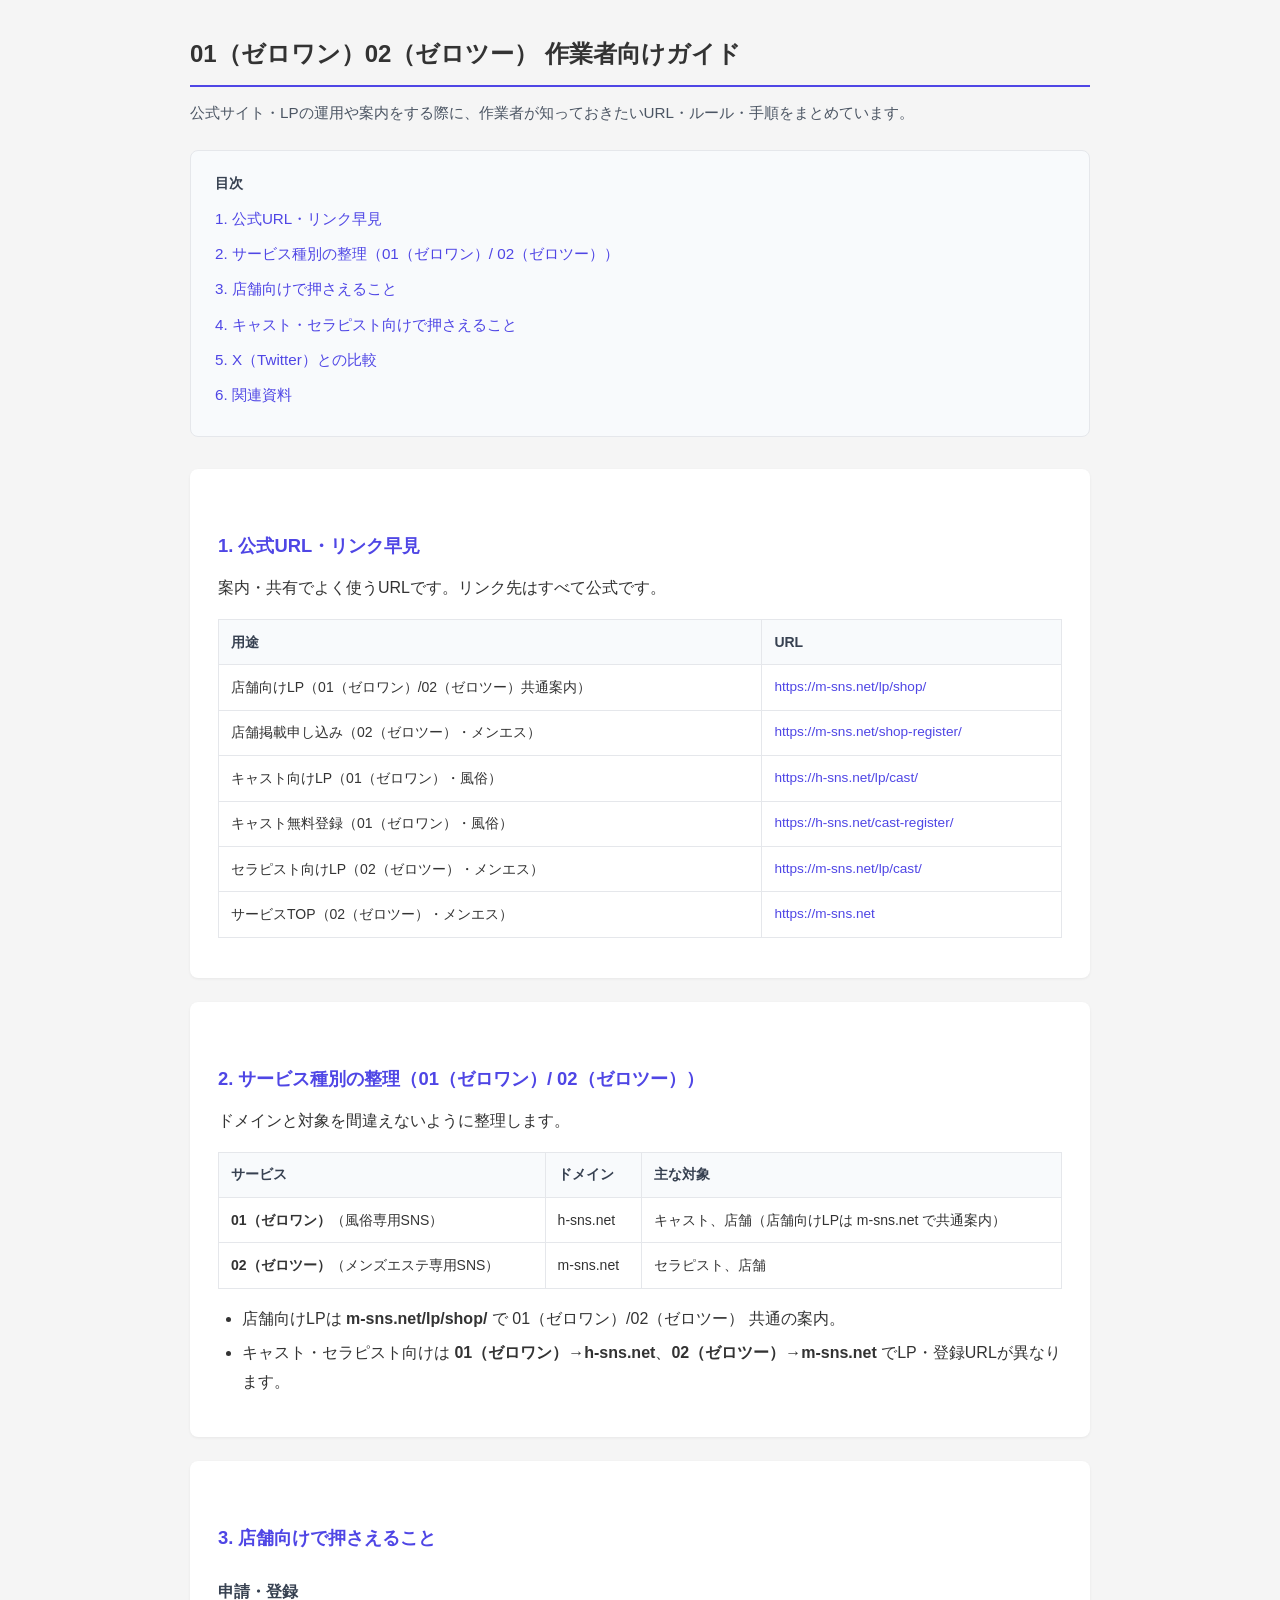
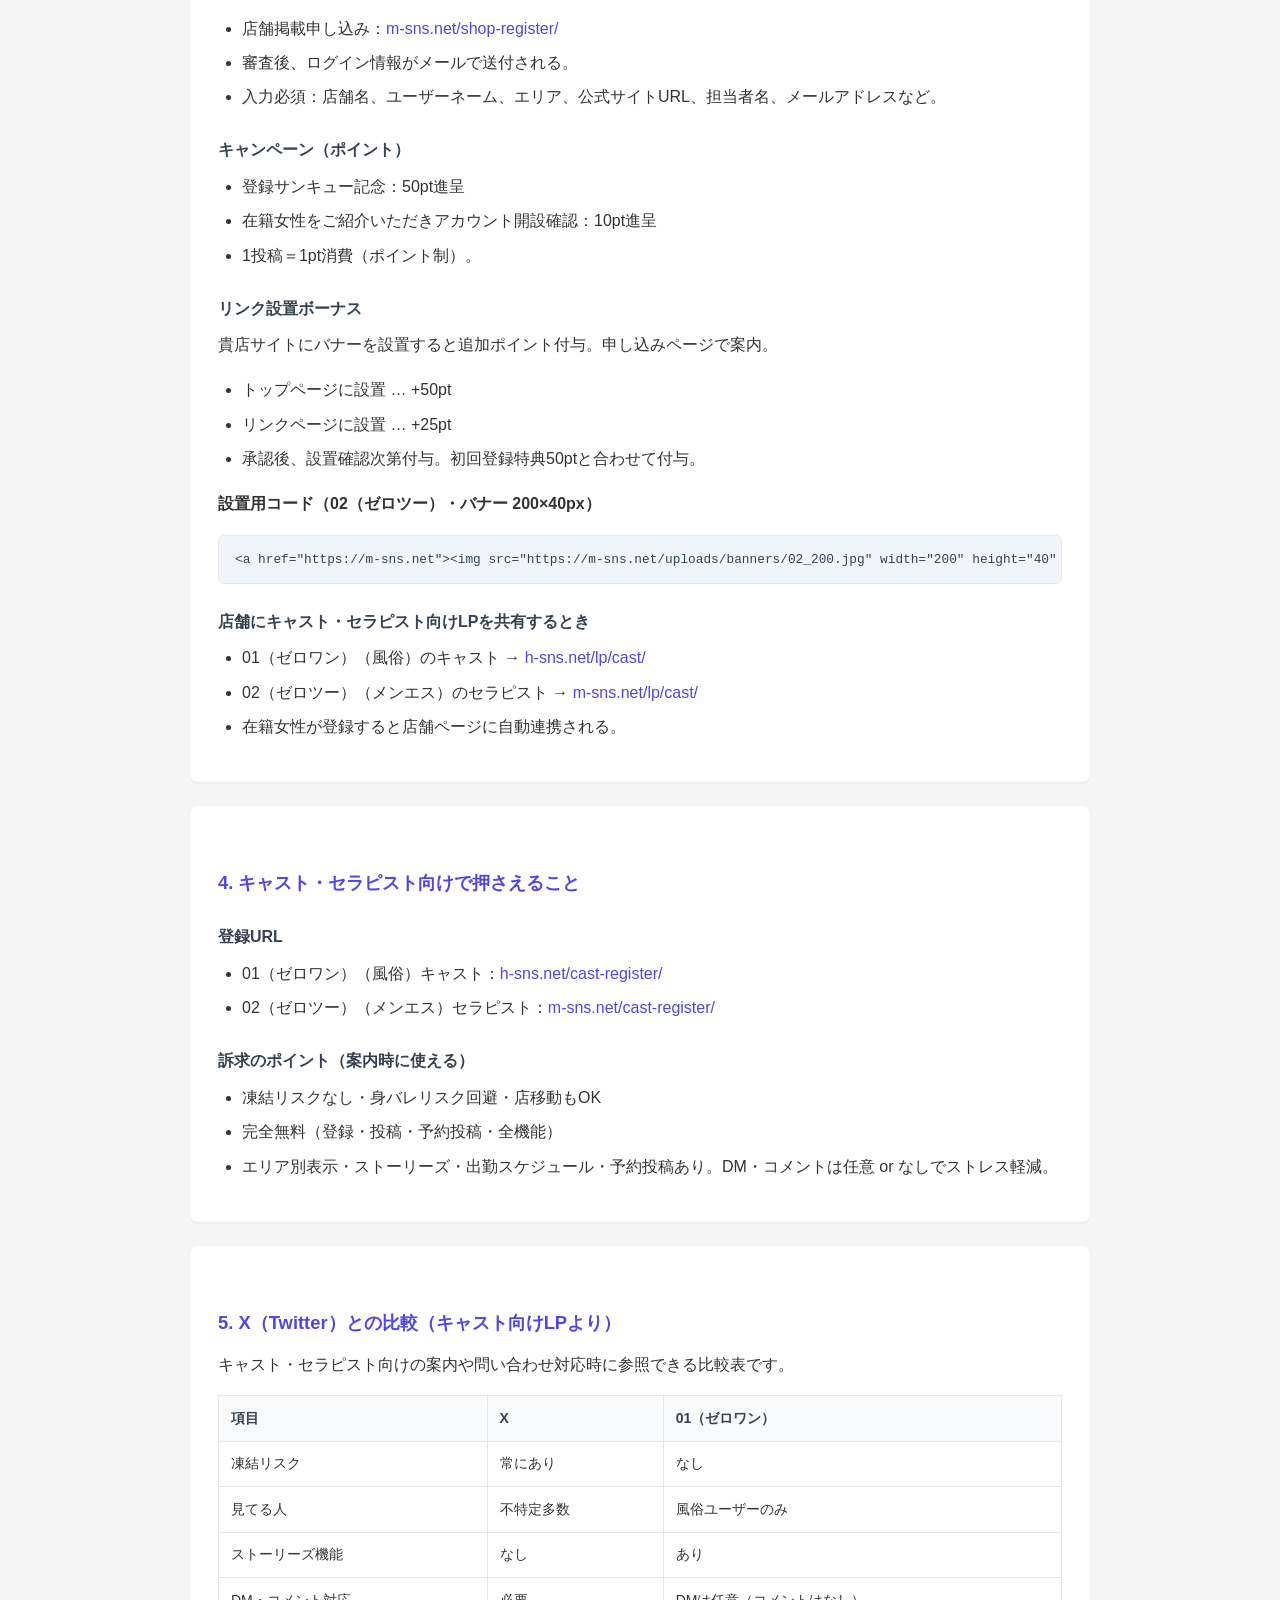
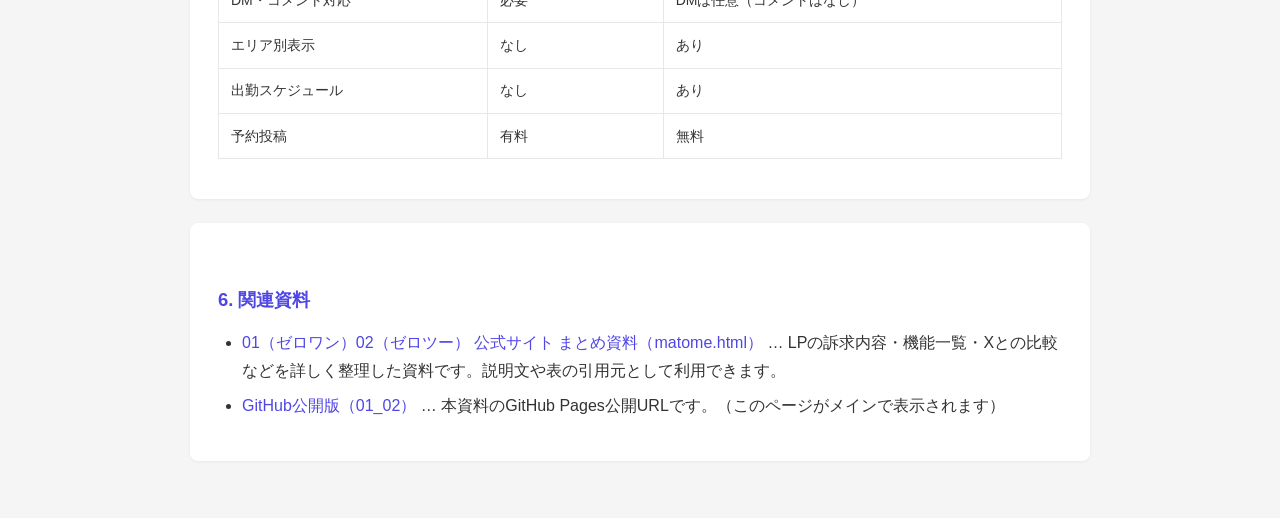
==== commit 4cc3eaf9: "修正内容（例：メインhtmlの変更）" ====
--- a/guide.html
+++ b/guide.html
@@ -2,212 +2,10 @@
 <html lang="ja">
 <head>
   <meta charset="UTF-8">
-  <meta name="viewport" content="width=device-width, initial-scale=1.0">
-  <title>01（ゼロワン）02（ゼロツー） 作業者向けガイド</title>
-  <style>
-    :root { --bg: #f5f5f5; --card: #fff; --text: #333; --accent: #4f46e5; --border: #e5e7eb; --width: 900px; }
-    * { box-sizing: border-box; }
-    body { font-family: "Hiragino Sans", "Hiragino Kaku Gothic ProN", "Yu Gothic", Meiryo, sans-serif; background: var(--bg); color: var(--text); line-height: 1.8; margin: 0; padding: 2rem 1rem; }
-    .doc { max-width: var(--width); margin: 0 auto; }
-    h1 { font-size: 1.5rem; font-weight: 700; border-bottom: 2px solid var(--accent); padding-bottom: 0.6rem; margin-top: 0; margin-bottom: 0.75rem; }
-    h2 { font-size: 1.15rem; font-weight: 600; margin-top: 2.25rem; margin-bottom: 0.75rem; color: var(--accent); }
-    h3 { font-size: 1rem; font-weight: 600; margin-top: 1.5rem; margin-bottom: 0.5rem; color: #374151; }
-    section { background: var(--card); border-radius: 8px; padding: 1.5rem 1.75rem; margin-bottom: 1.5rem; box-shadow: 0 1px 3px rgba(0,0,0,.06); }
-    p { margin: 0.5rem 0 1rem; }
-    table { width: 100%; border-collapse: collapse; font-size: 0.875rem; }
-    th, td { border: 1px solid var(--border); padding: 0.6rem 0.75rem; text-align: left; vertical-align: top; }
-    th { background: #f8fafc; font-weight: 600; color: #374151; }
-    .table-wrap { overflow-x: auto; margin: 0.75rem 0 1rem; -webkit-overflow-scrolling: touch; }
-    ul, ol { margin: 0.5rem 0 1rem; padding-left: 1.5rem; }
-    li { margin: 0.35rem 0; }
-    .url { font-size: 0.85rem; word-break: break-all; }
-    .toc { background: #f8fafc; padding: 1.25rem 1.5rem; border-radius: 8px; margin-bottom: 2rem; border: 1px solid var(--border); }
-    .toc strong { display: block; margin-bottom: 0.5rem; font-size: 0.9rem; color: #374151; }
-    .toc a { color: var(--accent); text-decoration: none; font-size: 0.95rem; }
-    .toc a:hover { text-decoration: underline; }
-    .toc ul { list-style: none; padding-left: 0; margin: 0; }
-    .toc li { margin: 0.4rem 0; }
-    .lead { font-size: 0.95rem; color: #4b5563; margin-bottom: 1.5rem; }
-    .doc a { color: var(--accent); text-decoration: none; }
-    .doc a:hover { text-decoration: underline; }
-    .doc h2 a { color: var(--accent); }
-    .code-block { background: #f1f5f9; border: 1px solid var(--border); border-radius: 6px; padding: 0.75rem 1rem; font-size: 0.8rem; overflow-x: auto; margin: 0.5rem 0 1rem; }
-    .code-block code { font-family: Consolas, "Courier New", monospace; color: #334155; }
-    .check-list { list-style: none; padding-left: 0; }
-    .check-list li { padding-left: 1.5rem; position: relative; }
-    .check-list li::before { content: "☐ "; position: absolute; left: 0; }
-    .note { background: #fffbeb; border-left: 4px solid #f59e0b; padding: 0.75rem 1rem; margin: 1rem 0; font-size: 0.9rem; }
-  </style>
+  <meta http-equiv="refresh" content="0; url=index.html">
+  <title>リダイレクト中...</title>
 </head>
 <body>
-
-  <main class="doc">
-  <h1>01（ゼロワン）02（ゼロツー） 作業者向けガイド</h1>
-  <p class="lead">公式サイト・LPの運用や案内をする際に、作業者が知っておきたいURL・ルール・手順をまとめています。</p>
-
-  <nav class="toc">
-    <strong>目次</strong>
-    <ul>
-      <li><a href="#urls">1. 公式URL・リンク早見</a></li>
-      <li><a href="#services">2. サービス種別の整理（01（ゼロワン）/ 02（ゼロツー））</a></li>
-      <li><a href="#shop-info">3. 店舗向けで押さえること</a></li>
-      <li><a href="#cast-info">4. キャスト・セラピスト向けで押さえること</a></li>
-      <li><a href="#comparison">5. X（Twitter）との比較</a></li>
-      <li><a href="#related">6. 関連資料</a></li>
-    </ul>
-  </nav>
-
-  <!-- ========== 1. 公式URL・リンク早見 ========== -->
-  <section id="urls">
-    <h2>1. 公式URL・リンク早見</h2>
-    <p>案内・共有でよく使うURLです。リンク先はすべて公式です。</p>
-    <div class="table-wrap"><table>
-      <thead>
-        <tr><th>用途</th><th>URL</th></tr>
-      </thead>
-      <tbody>
-        <tr>
-          <td>店舗向けLP（01（ゼロワン）/02（ゼロツー）共通案内）</td>
-          <td class="url"><a href="https://m-sns.net/lp/shop/" target="_blank" rel="noopener">https://m-sns.net/lp/shop/</a></td>
-        </tr>
-        <tr>
-          <td>店舗掲載申し込み（02（ゼロツー）・メンエス）</td>
-          <td class="url"><a href="https://m-sns.net/shop-register/" target="_blank" rel="noopener">https://m-sns.net/shop-register/</a></td>
-        </tr>
-        <tr>
-          <td>キャスト向けLP（01（ゼロワン）・風俗）</td>
-          <td class="url"><a href="https://h-sns.net/lp/cast/" target="_blank" rel="noopener">https://h-sns.net/lp/cast/</a></td>
-        </tr>
-        <tr>
-          <td>キャスト無料登録（01（ゼロワン）・風俗）</td>
-          <td class="url"><a href="https://h-sns.net/cast-register/" target="_blank" rel="noopener">https://h-sns.net/cast-register/</a></td>
-        </tr>
-        <tr>
-          <td>セラピスト向けLP（02（ゼロツー）・メンエス）</td>
-          <td class="url"><a href="https://m-sns.net/lp/cast/" target="_blank" rel="noopener">https://m-sns.net/lp/cast/</a></td>
-        </tr>
-        <tr>
-          <td>サービスTOP（02（ゼロツー）・メンエス）</td>
-          <td class="url"><a href="https://m-sns.net" target="_blank" rel="noopener">https://m-sns.net</a></td>
-        </tr>
-      </tbody>
-    </table></div>
-  </section>
-
-  <!-- ========== 2. サービス種別の整理 ========== -->
-  <section id="services">
-    <h2>2. サービス種別の整理（01（ゼロワン）/ 02（ゼロツー））</h2>
-    <p>ドメインと対象を間違えないように整理します。</p>
-    <div class="table-wrap"><table>
-      <thead>
-        <tr><th>サービス</th><th>ドメイン</th><th>主な対象</th></tr>
-      </thead>
-      <tbody>
-        <tr>
-          <td><strong>01（ゼロワン）</strong>（風俗専用SNS）</td>
-          <td>h-sns.net</td>
-          <td>キャスト、店舗（店舗向けLPは m-sns.net で共通案内）</td>
-        </tr>
-        <tr>
-          <td><strong>02（ゼロツー）</strong>（メンズエステ専用SNS）</td>
-          <td>m-sns.net</td>
-          <td>セラピスト、店舗</td>
-        </tr>
-      </tbody>
-    </table></div>
-    <ul>
-      <li>店舗向けLPは <strong>m-sns.net/lp/shop/</strong> で 01（ゼロワン）/02（ゼロツー） 共通の案内。</li>
-      <li>キャスト・セラピスト向けは <strong>01（ゼロワン）→h-sns.net</strong>、<strong>02（ゼロツー）→m-sns.net</strong> でLP・登録URLが異なります。</li>
-    </ul>
-  </section>
-
-  <!-- ========== 3. 店舗向けで押さえること ========== -->
-  <section id="shop-info">
-    <h2>3. 店舗向けで押さえること</h2>
-
-    <h3>申請・登録</h3>
-    <ul>
-      <li>店舗掲載申し込み：<a href="https://m-sns.net/shop-register/" target="_blank" rel="noopener">m-sns.net/shop-register/</a></li>
-      <li>審査後、ログイン情報がメールで送付される。</li>
-      <li>入力必須：店舗名、ユーザーネーム、エリア、公式サイトURL、担当者名、メールアドレスなど。</li>
-    </ul>
-
-    <h3>キャンペーン（ポイント）</h3>
-    <ul>
-      <li>登録サンキュー記念：50pt進呈</li>
-      <li>在籍女性をご紹介いただきアカウント開設確認：10pt進呈</li>
-      <li>1投稿＝1pt消費（ポイント制）。</li>
-    </ul>
-
-    <h3>リンク設置ボーナス</h3>
-    <p>貴店サイトにバナーを設置すると追加ポイント付与。申し込みページで案内。</p>
-    <ul>
-      <li>トップページに設置 … +50pt</li>
-      <li>リンクページに設置 … +25pt</li>
-      <li>承認後、設置確認次第付与。初回登録特典50ptと合わせて付与。</li>
-    </ul>
-    <p><strong>設置用コード（02（ゼロツー）・バナー 200×40px）</strong></p>
-    <pre class="code-block"><code>&lt;a href="https://m-sns.net"&gt;&lt;img src="https://m-sns.net/uploads/banners/02_200.jpg" width="200" height="40" alt="メンズエステ専門SNS"&gt;&lt;/a&gt;</code></pre>
-
-    <h3>店舗にキャスト・セラピスト向けLPを共有するとき</h3>
-    <ul>
-      <li>01（ゼロワン）（風俗）のキャスト → <a href="https://h-sns.net/lp/cast/" target="_blank" rel="noopener">h-sns.net/lp/cast/</a></li>
-      <li>02（ゼロツー）（メンエス）のセラピスト → <a href="https://m-sns.net/lp/cast/" target="_blank" rel="noopener">m-sns.net/lp/cast/</a></li>
-      <li>在籍女性が登録すると店舗ページに自動連携される。</li>
-    </ul>
-  </section>
-
-  <!-- ========== 4. キャスト・セラピスト向けで押さえること ========== -->
-  <section id="cast-info">
-    <h2>4. キャスト・セラピスト向けで押さえること</h2>
-
-    <h3>登録URL</h3>
-    <ul>
-      <li>01（ゼロワン）（風俗）キャスト：<a href="https://h-sns.net/cast-register/" target="_blank" rel="noopener">h-sns.net/cast-register/</a></li>
-      <li>02（ゼロツー）（メンエス）セラピスト：<a href="https://m-sns.net/cast-register/" target="_blank" rel="noopener">h-sns.net/cast-register/</a></li></li>
-    </ul>
-
-    <h3>訴求のポイント（案内時に使える）</h3>
-    <ul>
-      <li>凍結リスクなし・身バレリスク回避・店移動もOK</li>
-      <li>完全無料（登録・投稿・予約投稿・全機能）</li>
-      <li>エリア別表示・ストーリーズ・出勤スケジュール・予約投稿あり。DM・コメントは任意 or なしでストレス軽減。</li>
-    </ul>
-  </section>
-
-  <!-- ========== 5. X（Twitter）との比較 ========== -->
-  <section id="comparison">
-    <h2>5. X（Twitter）との比較（キャスト向けLPより）</h2>
-    <p>キャスト・セラピスト向けの案内や問い合わせ対応時に参照できる比較表です。</p>
-    <div class="table-wrap"><table>
-      <thead>
-        <tr>
-          <th>項目</th>
-          <th>X</th>
-          <th>01（ゼロワン）</th>
-        </tr>
-      </thead>
-      <tbody>
-        <tr><td>凍結リスク</td><td>常にあり</td><td>なし</td></tr>
-        <tr><td>見てる人</td><td>不特定多数</td><td>風俗ユーザーのみ</td></tr>
-        <tr><td>ストーリーズ機能</td><td>なし</td><td>あり</td></tr>
-        <tr><td>DM・コメント対応</td><td>必要</td><td>DMは任意（コメントはなし）</td></tr>
-        <tr><td>エリア別表示</td><td>なし</td><td>あり</td></tr>
-        <tr><td>出勤スケジュール</td><td>なし</td><td>あり</td></tr>
-        <tr><td>予約投稿</td><td>有料</td><td>無料</td></tr>
-      </tbody>
-    </table></div>
-  </section>
-
-  <!-- ========== 6. 関連資料 ========== -->
-  <section id="related">
-    <h2>6. 関連資料</h2>
-    <ul>
-      <li><a href="index.html">01（ゼロワン）02（ゼロツー） 公式サイト まとめ資料（index.html）</a> … LPの訴求内容・機能一覧・Xとの比較などを詳しく整理した資料です。説明文や表の引用元として利用できます。</li>
-      <li><a href="https://nooooozycloud-spec.github.io/01_02/" target="_blank" rel="noopener">GitHub公開版（01_02）</a> … 本資料のGitHub Pages公開URLです。</li>
-    </ul>
-  </section>
-
-  </main>
+  <p>作業者向けガイドにリダイレクトしています。自動的に移動しない場合は <a href="index.html">こちらをクリック</a>してください。</p>
 </body>
 </html>
